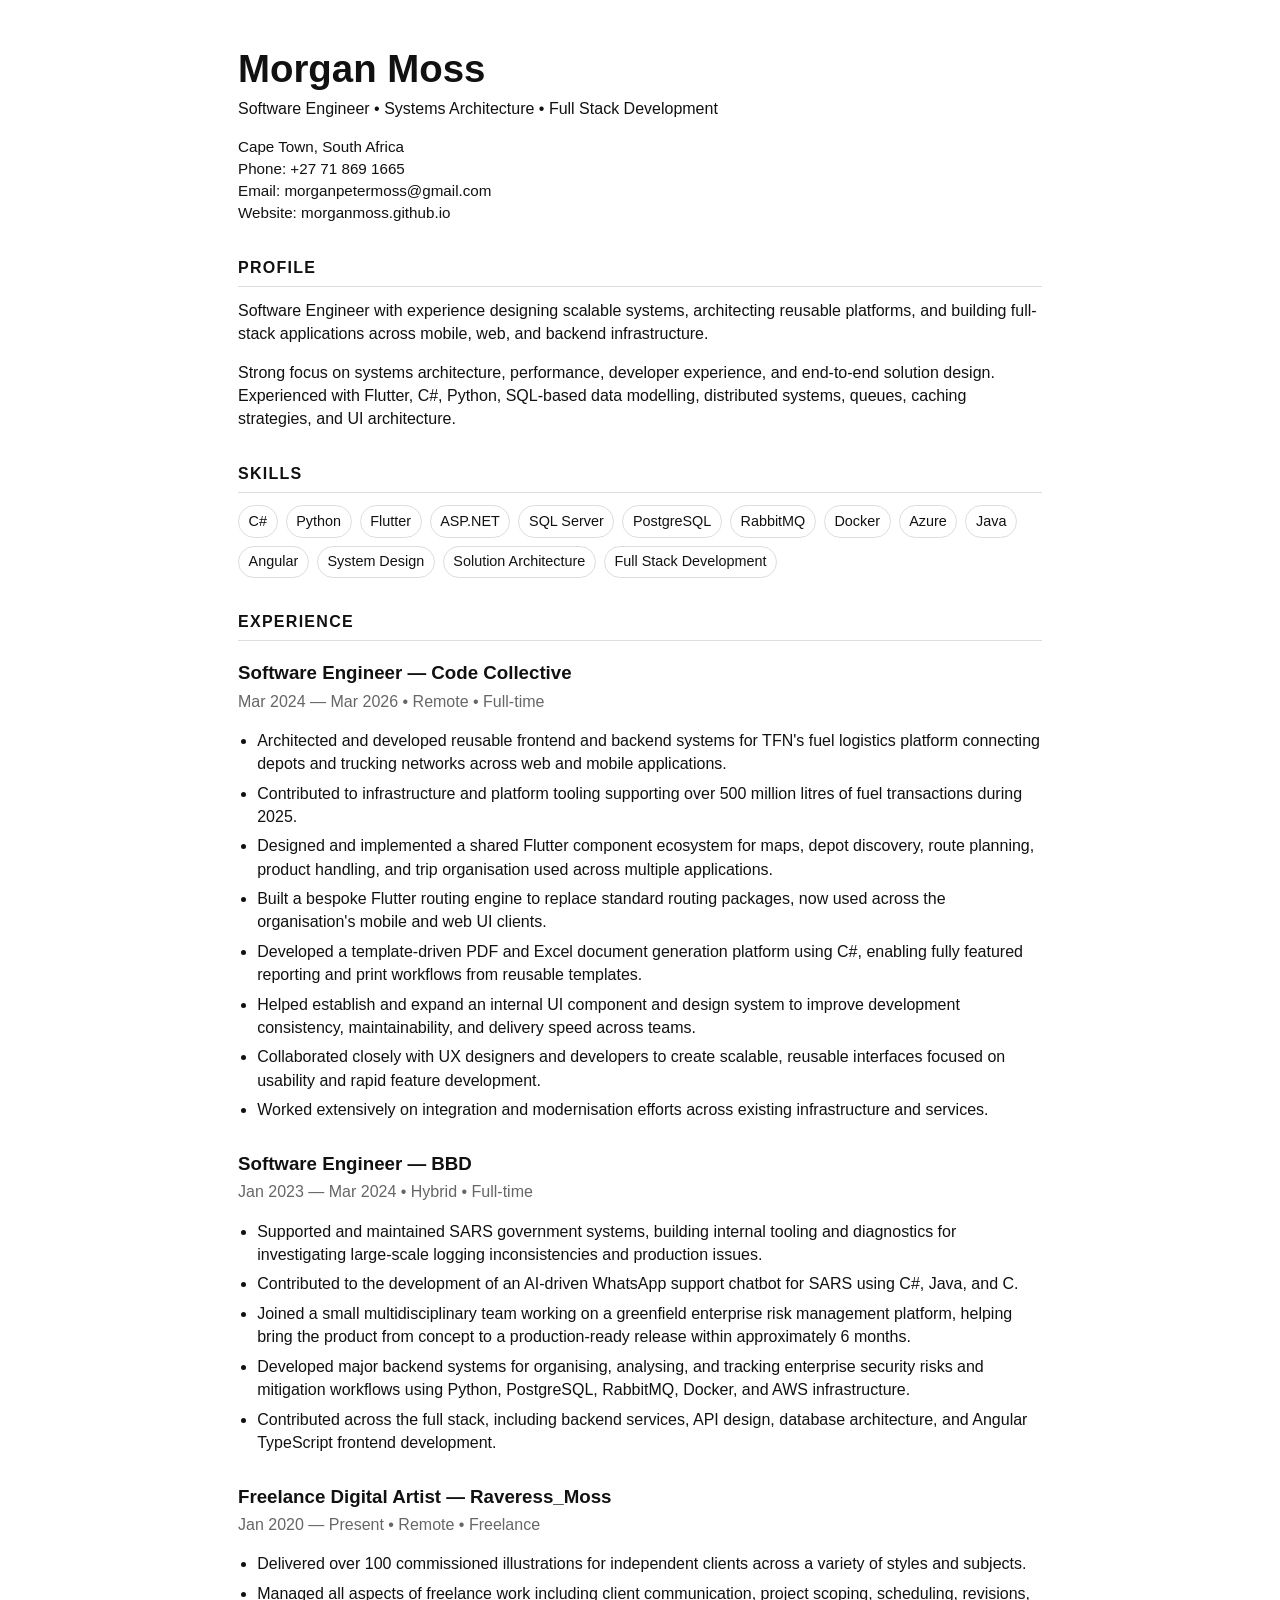
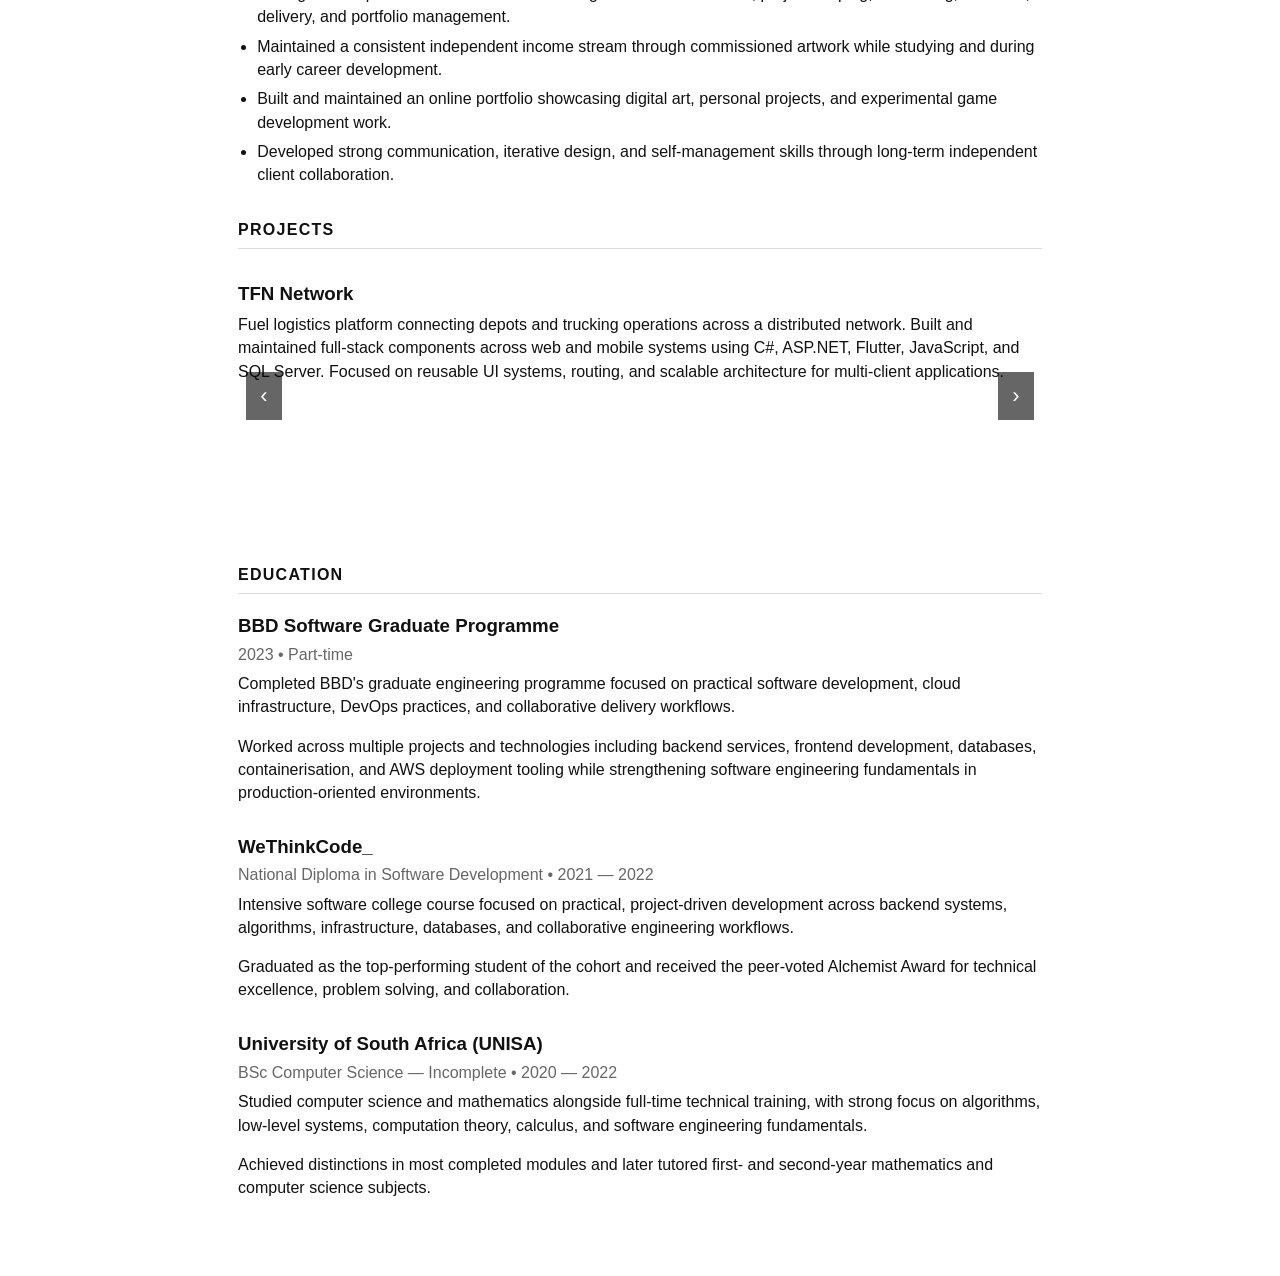
==== resume/index.html @ b50d1026 "Should be a better url" ====
<!DOCTYPE html>
<html lang="en">

<head>
    <meta charset="UTF-8" />
    <meta name="viewport" content="width=device-width, initial-scale=1.0" />

    <title>Morgan Moss - Software Engineer</title>
    <link rel="icon" type="image/png"
        href="https://lh3.googleusercontent.com/a/ACg8ocJGKX4sQb07XaBpGFejwERCykzbcAZyw0acsI6CBtVR8J9z_oN1=s360-c-no">
    <meta name="description"
        content="Software Engineer and Systems Architect with experience in Flutter, C#, Python, distributed systems, SQL, backend architecture, frontend development, UX collaboration, and scalable platforms." />

    <meta name="keywords" content="
  Morgan Moss,
  Software Engineer,
  Full Stack Engineer,
  Systems Architect,
  Backend Engineer,
  Frontend Engineer,
  Flutter,
  C#,
  ASP.NET,
  Python,
  PostgreSQL,
  SQL Server,
  RabbitMQ,
  Azure,
  Docker,
  Java,
  Angular,
  Distributed Systems,
  System Design,
  Solution Architecture,
  Remote Developer
  " />

    <style>
        .gallery {
            display: flex;
            overflow-x: auto;
            scroll-snap-type: x mandatory;
            height: 30vh;
        }

        .slide {
            flex: 0 0 100%;
            scroll-snap-align: start;
            position: relative;
        }

        /* iframe slides */
        iframe {
            width: 100%;
            height: 100%;
            border: 0;
        }

        /* image card slides */
        .card-link {
            display: block;
            width: 100%;
            height: 100%;
            position: relative;
            text-decoration: none;
            color: white;
            font-family: sans-serif;
        }

        .card-link img {
            width: 100%;
            height: 100%;
            object-fit: cover;
            object-position: top;
            display: block;
            filter: brightness(0.85);
        }

        /* “Click to open” label */
        .click-label {
            position: absolute;
            top: 16px;
            left: 16px;
            background: rgba(0, 0, 0, 0.65);
            padding: 6px 10px;
            border-radius: 6px;
            font-size: 13px;
            z-index: 2;
        }

        /* bottom title */
        .title {
            position: absolute;
            bottom: 16px;
            left: 16px;
            font-size: 18px;
            font-weight: 500;
            z-index: 2;
        }

        :root {
            --text: #111;
            --muted: #666;
            --border: #ddd;
            --accent: #000;
        }

        * {
            box-sizing: border-box;
        }

        body {
            font-family: Inter, Arial, Helvetica, sans-serif;
            color: var(--text);
            margin: 0;
            padding: 0;
            line-height: 1.45;
            background: white;
        }

        .page {
            max-width: 900px;
            margin: 0 auto;
            padding: 48px;
        }

        h1 {
            margin: 0;
            font-size: 2.4rem;
            line-height: 1.1;
        }

        h2 {
            margin-top: 2rem;
            margin-bottom: 0.75rem;
            font-size: 1rem;
            text-transform: uppercase;
            letter-spacing: 0.08em;
            border-bottom: 1px solid var(--border);
            padding-bottom: 0.4rem;
        }

        h3 {
            margin-bottom: 0.2rem;
        }

        p {
            margin-top: 0.4rem;
        }

        .muted {
            color: var(--muted);
        }

        .header {
            margin-bottom: 2rem;
        }

        .contact {
            margin-top: 0.75rem;
            font-size: 0.95rem;
        }

        .job {
            margin-bottom: 1.8rem;
        }

        ul {
            padding-left: 1.2rem;
        }

        li {
            margin-bottom: 0.4rem;
        }

        .skills {
            display: flex;
            flex-wrap: wrap;
            gap: 0.5rem;
        }

        .tag {
            border: 1px solid var(--border);
            padding: 0.3rem 0.6rem;
            border-radius: 999px;
            font-size: 0.9rem;
        }

        a {
            color: inherit;
            text-decoration: none;
        }

        .gallery-wrapper {
            position: relative;
        }

        .gallery {
            overflow: hidden;
            /* replace scroll bar behavior */
            display: flex;
        }

        .gallery-btn {
            position: absolute;
            top: 50%;
            transform: translateY(-50%);
            z-index: 5;
            background: rgba(0, 0, 0, 0.6);
            color: white;
            border: none;
            width: 36px;
            height: 48px;
            cursor: pointer;
            font-size: 22px;
            display: flex;
            align-items: center;
            justify-content: center;
        }

        .gallery-btn.left {
            left: 8px;
        }

        .gallery-btn.right {
            right: 8px;
        }

        .gallery-btn:hover {
            background: rgba(0, 0, 0, 0.8);
        }

        .slide {
            flex: 0 0 100%;
            display: flex;
            flex-direction: column;
        }

        /* text block */
        .slide-content {
            padding: 12px 16px;
            border-bottom: 1px solid var(--border);
            background: #fff;
        }

        .slide-content h3 {
            margin: 0;
            font-size: 14px;
            font-weight: 600;
        }

        .slide-content p {
            margin: 4px 0 0;
            font-size: 13px;
            color: var(--muted);
        }

        /* media fills remaining space */
        .slide-media,
        .card-link,
        iframe {
            flex: 1;
            width: 100%;
        }

        iframe {
            height: 100%;
            border: 0;
        }

        .card-link img {
            width: 100%;
            height: 100%;
            object-fit: cover;
            display: block;
        }

        @media print {
            body {
                font-size: 10.5pt;
                line-height: 1.25;
                color: #000;
                print-color-adjust: exact;
                -webkit-print-color-adjust: exact;
            }

            .page {
                padding: 12mm;
                max-width: none;
            }

            h1 {
                font-size: 22pt;
                margin-bottom: 4mm;
            }

            h2 {
                font-size: 10pt;
                margin-top: 10mm;
                padding-bottom: 2mm;
            }

            h3 {
                font-size: 11pt;
                margin-top: 10mm;
            }

            p {
                margin: 2mm 0;
            }

            ul {
                margin: 2mm 0;
                padding-left: 4mm;
            }

            li {
                margin-bottom: 1mm;
            }

            .job {
                margin-bottom: 6mm;
                break-inside: avoid;
                page-break-inside: avoid;
            }

            .header {
                margin-bottom: 6mm;
            }

            /* Prevent awkward splits */
            article {
                break-inside: avoid;
                page-break-inside: avoid;
            }

            /* Skills compact layout for print */
            .skills {
                gap: 2mm;
            }

            .tag {
                font-size: 8.5pt;
                padding: 1mm 2mm;
            }

            a {
                color: #000;
                text-decoration: none;
            }

            @page {
                margin: 10mm;
            }

            #projects {
                display: none !important;
            }
        }
    </style>
</head>

<body>
    <main class="page">

        <header class="header">
            <h1>Morgan Moss</h1>

            <p>
                Software Engineer • Systems Architecture • Full Stack Development
            </p>

            <div class="contact">
                <div>Cape Town, South Africa</div>
                <div>Phone: +27 71 869 1665</div>
                <div>Email: morganpetermoss@gmail.com</div>
                <div>Website:
                    <a href="https://morganmoss.github.io/">
                        morganmoss.github.io
                    </a>
                </div>
            </div>
        </header>

        <section>
            <h2>Profile</h2>

            <p>
                Software Engineer with experience designing scalable systems,
                architecting reusable platforms, and building full-stack applications
                across mobile, web, and backend infrastructure.
            </p>

            <p>
                Strong focus on systems architecture, performance, developer
                experience, and end-to-end solution design. Experienced with Flutter,
                C#, Python, SQL-based data modelling, distributed systems, queues,
                caching strategies, and UI architecture.
            </p>
        </section>

        <section>
            <h2>Skills</h2>

            <div class="skills">
                <span class="tag">C#</span>
                <span class="tag">Python</span>
                <span class="tag">Flutter</span>
                <span class="tag">ASP.NET</span>
                <span class="tag">SQL Server</span>
                <span class="tag">PostgreSQL</span>
                <span class="tag">RabbitMQ</span>
                <span class="tag">Docker</span>
                <span class="tag">Azure</span>
                <span class="tag">Java</span>
                <span class="tag">Angular</span>
                <span class="tag">System Design</span>
                <span class="tag">Solution Architecture</span>
                <span class="tag">Full Stack Development</span>
            </div>
        </section>

        <section>
            <h2>Experience</h2>
            <article class="job">
                <h3>Software Engineer — Code Collective</h3>
                <div class="muted"> Mar 2024 — Mar 2026 • Remote • Full-time </div>
                <ul>
                    <li> Architected and developed reusable frontend and backend systems for TFN's fuel logistics
                        platform connecting depots and trucking networks across web and mobile applications. </li>
                    <li> Contributed to infrastructure and platform tooling supporting over 500 million litres of fuel
                        transactions during 2025. </li>
                    <li> Designed and implemented a shared Flutter component ecosystem for maps, depot discovery, route
                        planning, product handling, and trip organisation used across multiple applications. </li>
                    <li> Built a bespoke Flutter routing engine to replace standard routing packages, now used across
                        the organisation's mobile and web UI clients. </li>
                    <li> Developed a template-driven PDF and Excel document generation platform using C#, enabling fully
                        featured reporting and print workflows from reusable templates. </li>
                    <li> Helped establish and expand an internal UI component and design system to improve development
                        consistency, maintainability, and delivery speed across teams. </li>
                    <li> Collaborated closely with UX designers and developers to create scalable, reusable interfaces
                        focused on usability and rapid feature development. </li>
                    <li> Worked extensively on integration and modernisation efforts across existing infrastructure and
                        services. </li>
                </ul>
            </article>
            <article class="job">
                <h3>Software Engineer — BBD</h3>
                <div class="muted"> Jan 2023 — Mar 2024 • Hybrid • Full-time </div>
                <ul>
                    <li> Supported and maintained SARS government systems, building internal tooling and diagnostics for
                        investigating large-scale logging inconsistencies and production issues. </li>
                    <li> Contributed to the development of an AI-driven WhatsApp support chatbot for SARS using C#,
                        Java, and C. </li>

                    <li>
                        Joined a small multidisciplinary team working on a greenfield enterprise
                        risk management platform, helping bring the product from concept to a
                        production-ready release within approximately 6 months.
                    </li>

                    <li>
                        Developed major backend systems for organising, analysing, and tracking
                        enterprise security risks and mitigation workflows using Python,
                        PostgreSQL, RabbitMQ, Docker, and AWS infrastructure.
                    </li>

                    <li>
                        Contributed across the full stack, including backend services, API design,
                        database architecture, and Angular TypeScript frontend development.
                    </li>


                </ul>
            </article>
            <article class="job">
                <h3>Freelance Digital Artist — Raveress_Moss</h3>
                <div class="muted"> Jan 2020 — Present • Remote • Freelance </div>
                <ul>
                    <li> Delivered over 100 commissioned illustrations for independent clients across a variety of
                        styles and subjects. </li>
                    <li> Managed all aspects of freelance work including client communication, project scoping,
                        scheduling, revisions, delivery, and portfolio management. </li>
                    <li> Maintained a consistent independent income stream through commissioned artwork while studying
                        and during early career development. </li>
                    <li> Built and maintained an online portfolio showcasing digital art, personal projects, and
                        experimental game development work. </li>
                    <li> Developed strong communication, iterative design, and self-management skills through long-term
                        independent client collaboration. </li>
                </ul>
            </article>
        </section>

        <section id="projects">
            <h2>Projects</h2>

            <div class="gallery-wrapper">
                <button class="gallery-btn left" aria-label="Previous project">‹</button>

                <div class="gallery">

                    <section class="slide">
                        <div class="slide-caption">
                            <h3>TFN Network</h3>
                            <p>
                                Fuel logistics platform connecting depots and trucking operations across a distributed
                                network.
                                Built and maintained full-stack components across web and mobile systems using C#,
                                ASP.NET,
                                Flutter, JavaScript, and SQL Server. Focused on reusable UI systems, routing, and
                                scalable
                                architecture for multi-client applications.
                            </p>
                        </div>
                        <iframe src="https://tfn.co.za/our-network/"></iframe>
                    </section>

                    <section class="slide">
                        <div class="slide-caption">
                            <h3>SecurityHQ Risk Platform</h3>
                            <p>
                                Enterprise risk management system for tracking and mitigating security risks across
                                organisations. Worked on backend services using Python, PostgreSQL, RabbitMQ, Docker,
                                and AWS,
                                and contributed to Angular TypeScript frontend components. Helped design workflows for
                                risk
                                analysis, assignment, and mitigation tracking in a greenfield system.
                            </p>
                        </div>

                        <a class="card-link" href="https://www.securityhq.com/risk-management-analytics-platform/"
                            target="_blank">
                            <div class="click-label">Click to open</div>

                            <img src="https://morganmoss.github.io/screenshots/sechq.png"
                                alt="SecurityHQ platform preview" />

                            <div class="title">SecurityHQ</div>
                        </a>
                    </section>

                    <section class="slide">
                        <div class="slide-caption">
                            <h3>Personal Portfolio</h3>
                            <p>
                                Digital art portfolio showcasing illustration work, commissions, and experimental visual
                                projects.
                                Built and maintained as a central showcase for freelance artwork across multiple styles
                                and client
                                briefs.
                            </p>
                        </div>

                        <iframe src="https://morganmoss.github.io/"></iframe>
                    </section>

                    <section class="slide">
                        <div class="slide-caption">
                            <h3>Untitled Crow Game</h3>
                            <p>
                                Indie game jam project built in Python. Developed core gameplay mechanics, asset
                                integration,
                                and simple game loop systems. Focused on experimental design, iteration speed, and
                                lightweight
                                architecture for rapid prototyping.
                            </p>
                        </div>

                        <a class="card-link" href="https://skeleeton.itch.io/untitled-crow-game" target="_blank">
                            <div class="click-label">Click to open</div>

                            <img src="https://morganmoss.github.io/screenshots/crowgame.png"
                                alt="Untitled Crow Game preview" />

                            <div class="title">Untitled Crow Game</div>
                        </a>
                    </section>

                    <section class="slide">
                        <div class="slide-caption">
                            <h3>SARS eFiling</h3>
                            <p>
                                Large-scale government tax filing platform supporting production systems and backend
                                tooling.
                                Worked with C#, Java, and C across UI and backend components. Focused on debugging
                                large-scale
                                log systems, data inconsistency tracing, and building internal tooling for system
                                diagnostics.
                            </p>
                        </div>

                        <a class="card-link" href="https://secure.sarsefiling.co.za/landing" target="_blank">
                            <div class="click-label">Click to open</div>

                            <img src="https://morganmoss.github.io/screenshots/sars.png" alt="SARS eFiling preview" />

                            <div class="title">SARS eFiling</div>
                        </a>
                    </section>

                    <section class="slide">
                        <div class="slide-caption">
                            <h3>SARS WhatsApp Integration</h3>
                            <p>
                                AI-assisted WhatsApp support bot for SARS enabling automated user interaction and query
                                handling. Built using C#, Java, and C with integration into existing backend systems.
                                Focused on service design, provider selection, and workflow automation for
                                messaging-based
                                support channels.
                            </p>
                        </div>

                        <a class="card-link"
                            href="https://www.sars.gov.za/latest-news/sars-launched-a-self-service-whatsapp-channel/"
                            target="_blank">

                            <div class="click-label">Click to open</div>

                            <img src="https://morganmoss.github.io/screenshots/sarswhatsapp.png"
                                alt="SARS Whatsapp preview" />

                            <div class="title">SARS WhatsApp</div>

                        </a>
                    </section>

                </div>

                <button class="gallery-btn right" aria-label="Next project">›</button>
            </div>
        </section>


        <section>
            <h2>Education</h2>
            <article class="job">
                <h3>BBD Software Graduate Programme</h3>
                <div class="muted"> 2023 • Part-time </div>
                <p> Completed BBD's graduate engineering programme focused on practical software development, cloud
                    infrastructure, DevOps practices, and collaborative delivery workflows. </p>
                <p> Worked across multiple projects and technologies including backend services, frontend development,
                    databases, containerisation, and AWS deployment tooling while strengthening software engineering
                    fundamentals in production-oriented environments. </p>
            </article>
            <article class="job">
                <h3>WeThinkCode_</h3>

                <div class="muted">
                    National Diploma in Software Development • 2021 — 2022
                </div>

                <p>
                    Intensive software college course focused on practical,
                    project-driven development across backend systems, algorithms,
                    infrastructure, databases, and collaborative engineering workflows.
                </p>

                <p>
                    Graduated as the top-performing student of the cohort and received the
                    peer-voted Alchemist Award for technical excellence, problem solving,
                    and collaboration.
                </p>
            </article>

            <article class="job">
                <h3>University of South Africa (UNISA)</h3>

                <div class="muted">
                    BSc Computer Science — Incomplete • 2020 — 2022
                </div>

                <p>
                    Studied computer science and mathematics alongside full-time technical
                    training, with strong focus on algorithms, low-level systems,
                    computation theory, calculus, and software engineering fundamentals.
                </p>

                <p>
                    Achieved distinctions in most completed modules and later tutored
                    first- and second-year mathematics and computer science subjects.
                </p>
            </article>
        </section>

    </main>
</body>

<script>
    const gallery = document.querySelector('.gallery');
    const slides = document.querySelectorAll('.slide');

    let index = 0;

    function update() {
        const width = gallery.clientWidth;
        gallery.scrollTo({
            left: width * index,
            behavior: 'smooth'
        });
    }

    document.querySelector('.gallery-btn.left').addEventListener('click', () => {
        index = Math.max(0, index - 1);
        update();
    });

    document.querySelector('.gallery-btn.right').addEventListener('click', () => {
        index = Math.min(slides.length - 1, index + 1);
        update();
    });

    window.addEventListener('resize', update);
</script>

<script type="application/ld+json">
{
  "@context": "https://schema.org",
  "@type": "Person",
  "name": "Morgan Moss",
  "url": "https://morganmoss.github.io/",
  "jobTitle": [
    "Software Engineer",
    "Systems Architect",
    "Full Stack Engineer"
  ],
  "address": {
    "@type": "PostalAddress",
    "addressLocality": "Cape Town",
    "addressCountry": "ZA"
  },
  "worksFor": [
    {
      "@type": "Organization",
      "name": "Code Collective"
    }
  ],
  "alumniOf": [
    {
      "@type": "EducationalOrganization",
      "name": "WeThinkCode_"
    },
    {
      "@type": "EducationalOrganization",
      "name": "University of South Africa"
    }
  ],
  "knowsAbout": [
    "Systems Architecture",
    "Distributed Systems",
    "Backend Engineering",
    "Full Stack Development",
    "Solution Architecture",
    "C#",
    ".NET",
    "ASP.NET",
    "Python",
    "Java",
    "Flutter",
    "Angular",
    "JavaScript",
    "TypeScript",
    "SQL Server",
    "PostgreSQL",
    "RabbitMQ",
    "Docker",
    "Azure",
    "API Design",
    "Data Modelling",
    "Performance Optimisation",
    "UI Component Systems",
    "Routing Systems"
  ],
  "hasOccupation": {
    "@type": "Occupation",
    "name": "Software Engineer",
    "occupationLocation": {
      "@type": "City",
      "name": "Cape Town"
    },
    "skills": [
      "Backend Development",
      "System Design",
      "Cloud Infrastructure",
      "Frontend Development"
    ]
  }
}
</script>

</html>
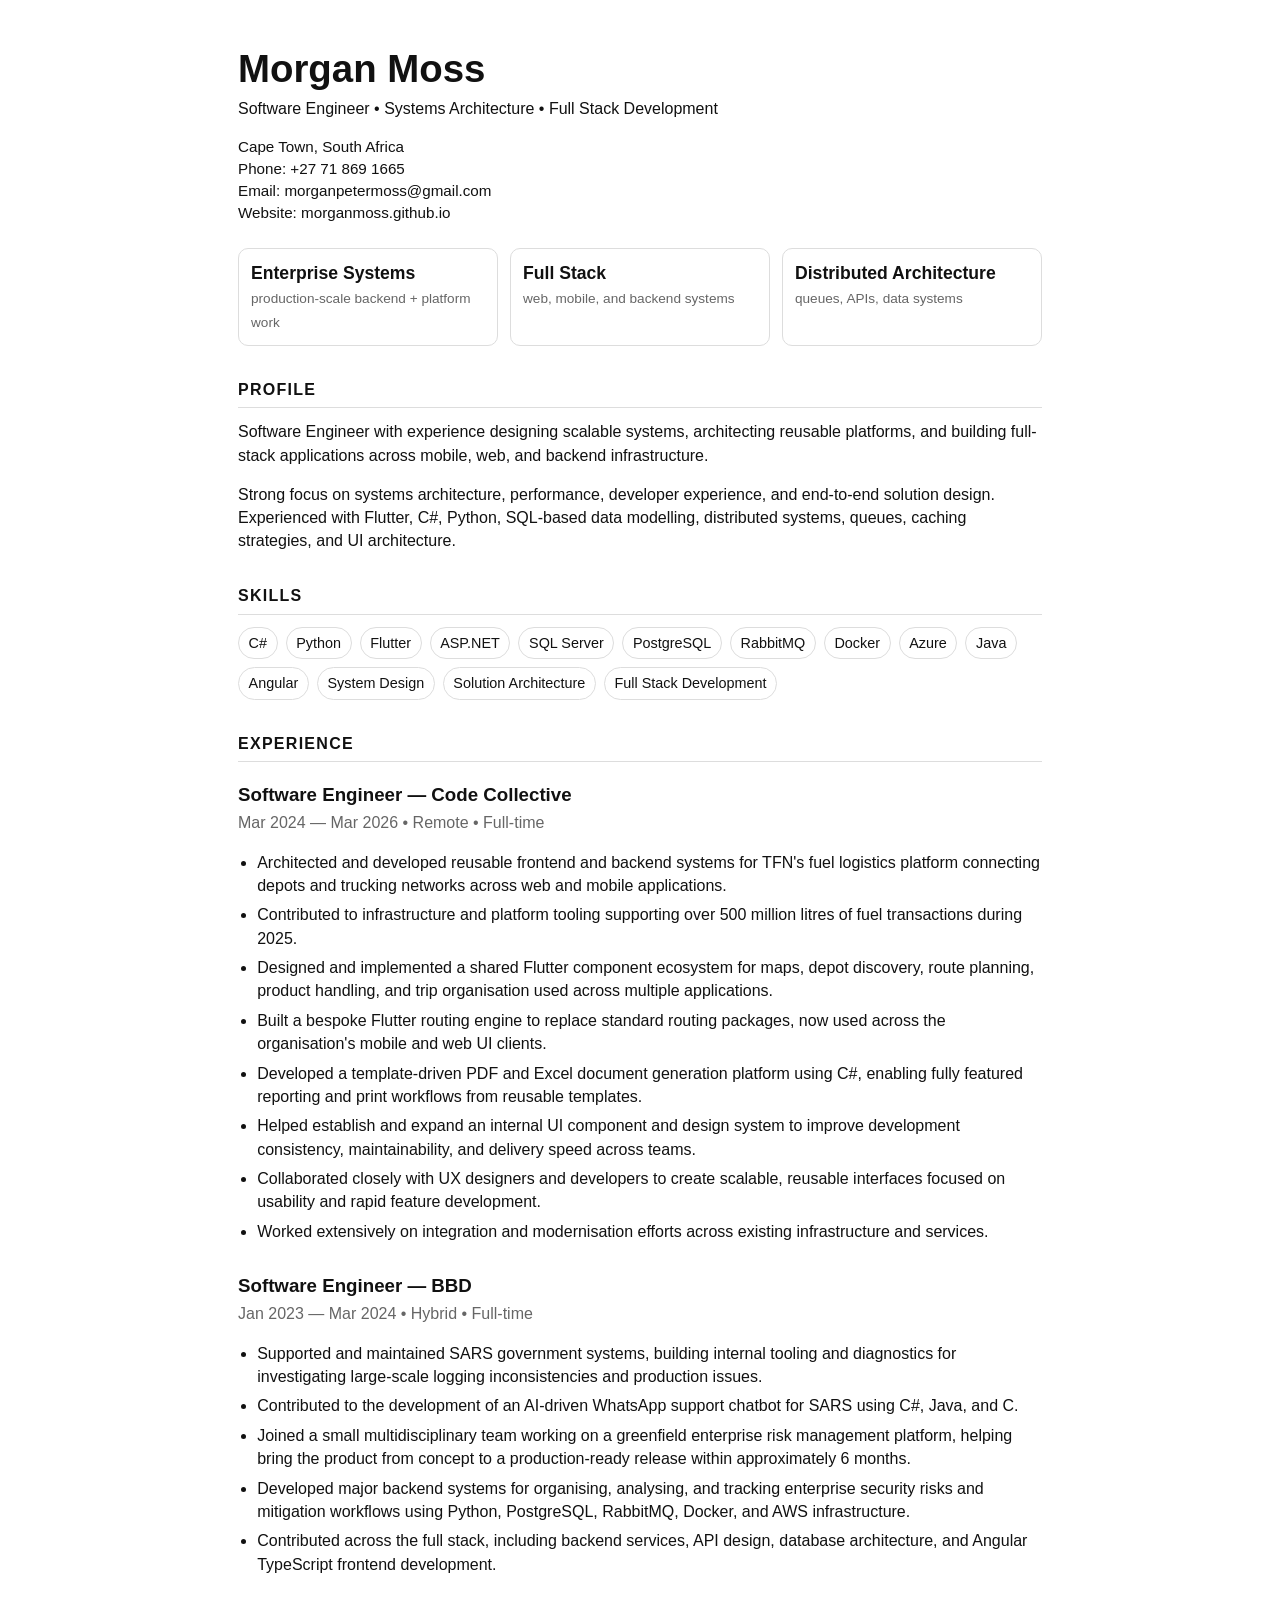
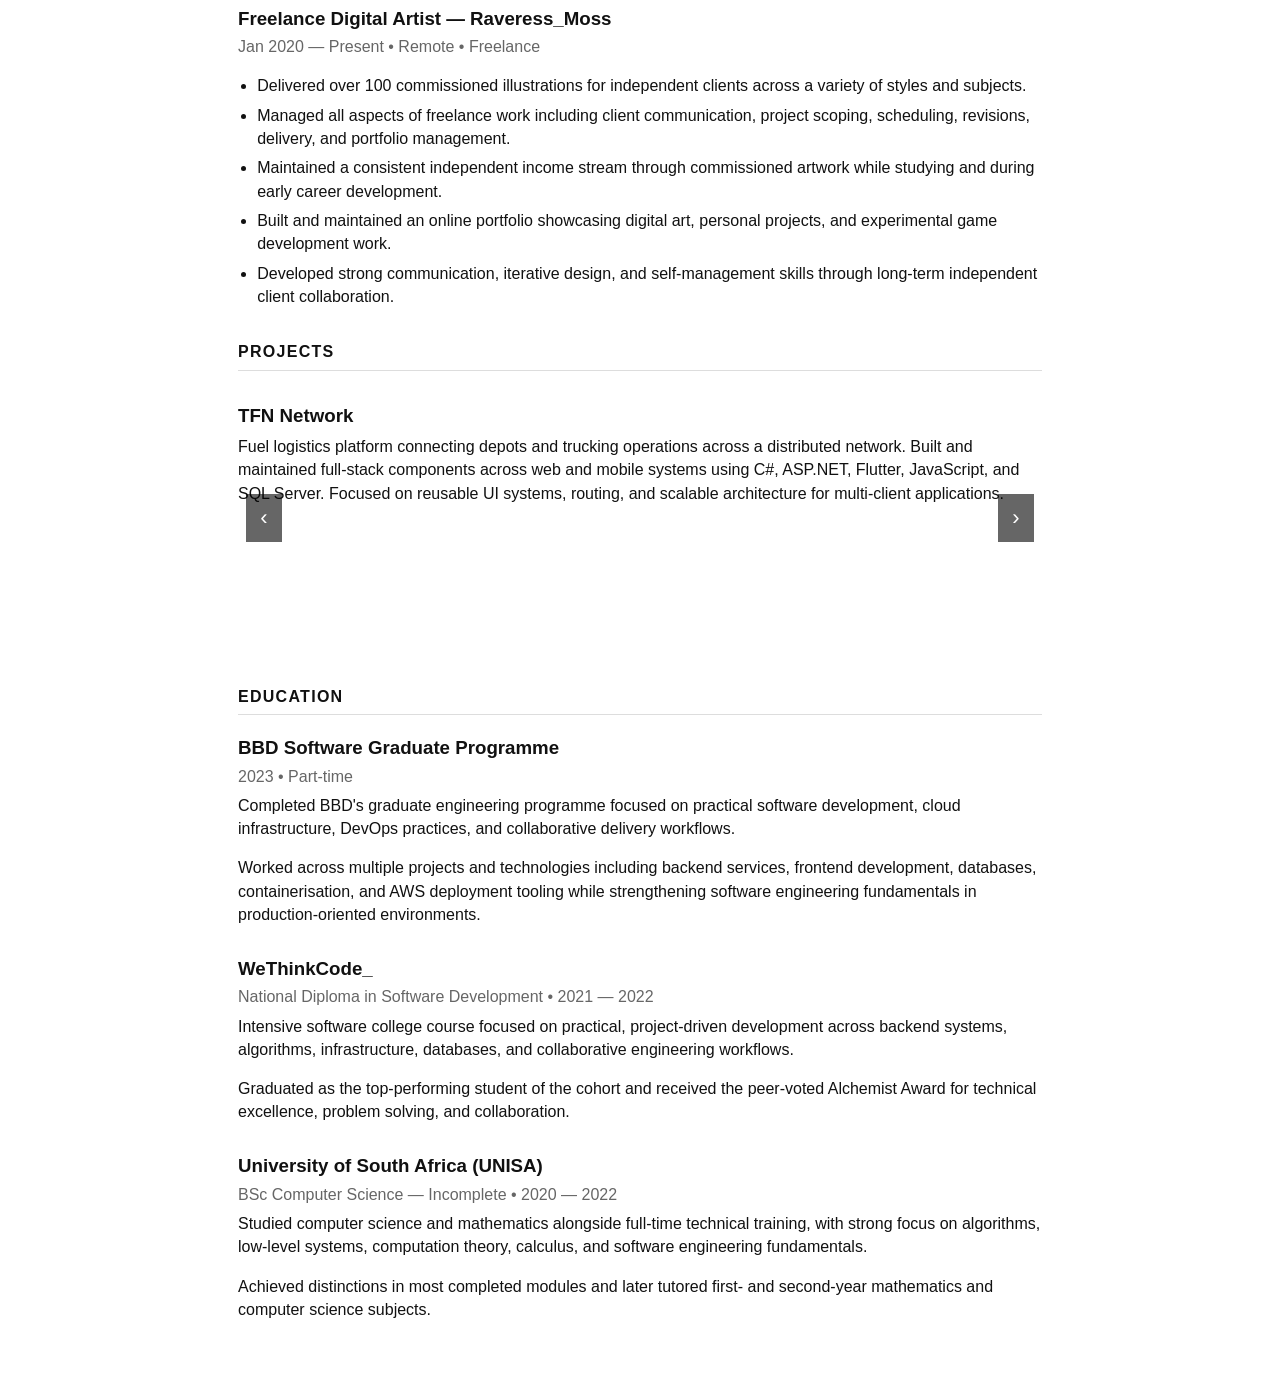
==== commit 8d83e420: "Impact Section" ====
--- a/resume/index.html
+++ b/resume/index.html
@@ -173,6 +173,8 @@
             margin-bottom: 0.4rem;
         }
 
+        /* ---------------- SKILLS ---------------- */
+
         .skills {
             display: flex;
             flex-wrap: wrap;
@@ -191,6 +193,7 @@
             text-decoration: none;
         }
 
+        /* ---------------- GALLERY ---------------- */
         .gallery-wrapper {
             position: relative;
         }
@@ -275,6 +278,43 @@
             display: block;
         }
 
+        /* ---------------- HEADER ---------------- */
+
+        .header {
+            margin-bottom: 1.5rem;
+        }
+
+        .contact {
+            margin-top: 0.8rem;
+            font-size: 0.95rem;
+        }
+
+        /* ---------------- IMPACT STRIP ---------------- */
+
+        .impact {
+            display: grid;
+            grid-template-columns: repeat(3, 1fr);
+            gap: 12px;
+            margin: 18px 0 28px;
+        }
+
+        .impact div {
+            border: 1px solid var(--border);
+            padding: 12px;
+            border-radius: 10px;
+        }
+
+        .impact strong {
+            display: block;
+            font-size: 1.1rem;
+        }
+
+        .impact span {
+            font-size: 0.85rem;
+            color: var(--muted);
+        }
+
+        /* ---------------- PRINT ---------------- */
         @media print {
             body {
                 font-size: 10.5pt;
@@ -381,7 +421,20 @@
                 </div>
             </div>
         </header>
-
+        <section class="impact">
+            <div>
+                <strong>Enterprise Systems</strong>
+                <span>production-scale backend + platform work</span>
+            </div>
+            <div>
+                <strong>Full Stack</strong>
+                <span>web, mobile, and backend systems</span>
+            </div>
+            <div>
+                <strong>Distributed Architecture</strong>
+                <span>queues, APIs, data systems</span>
+            </div>
+        </section>
         <section>
             <h2>Profile</h2>
 
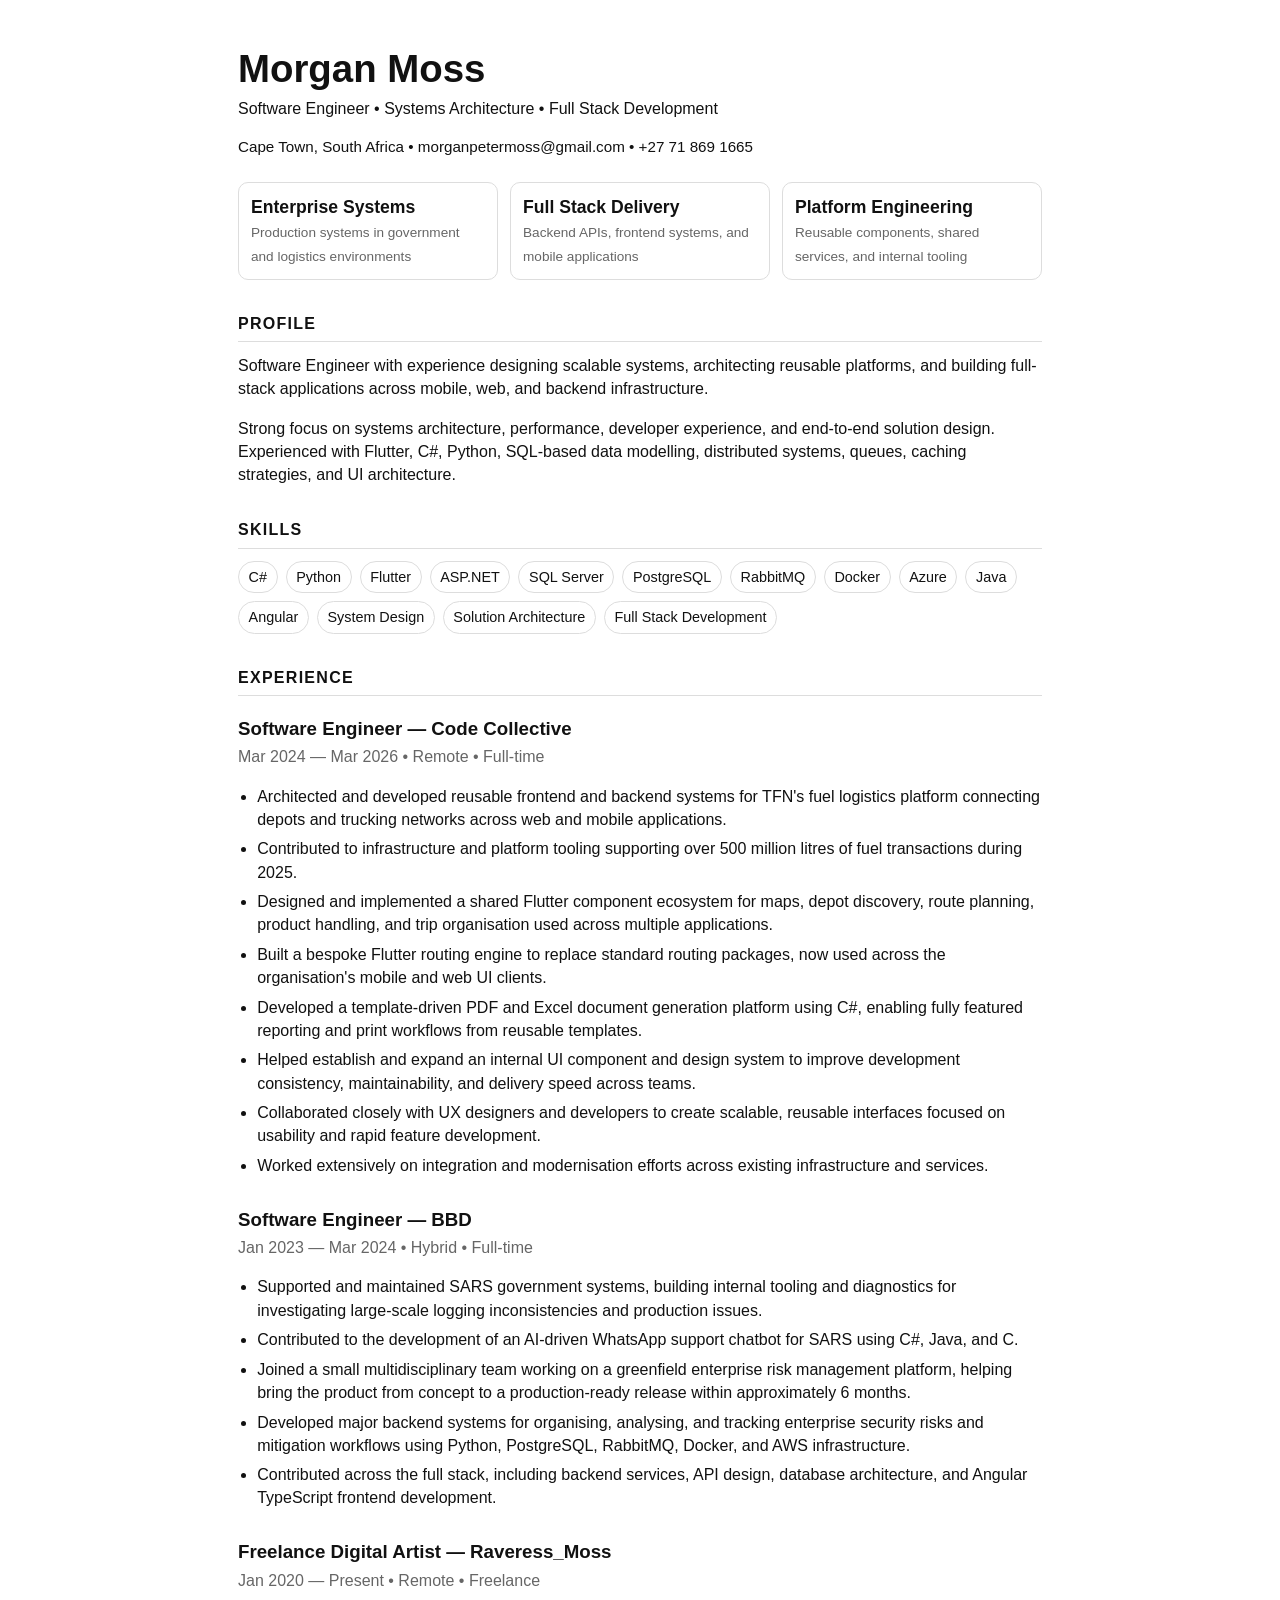
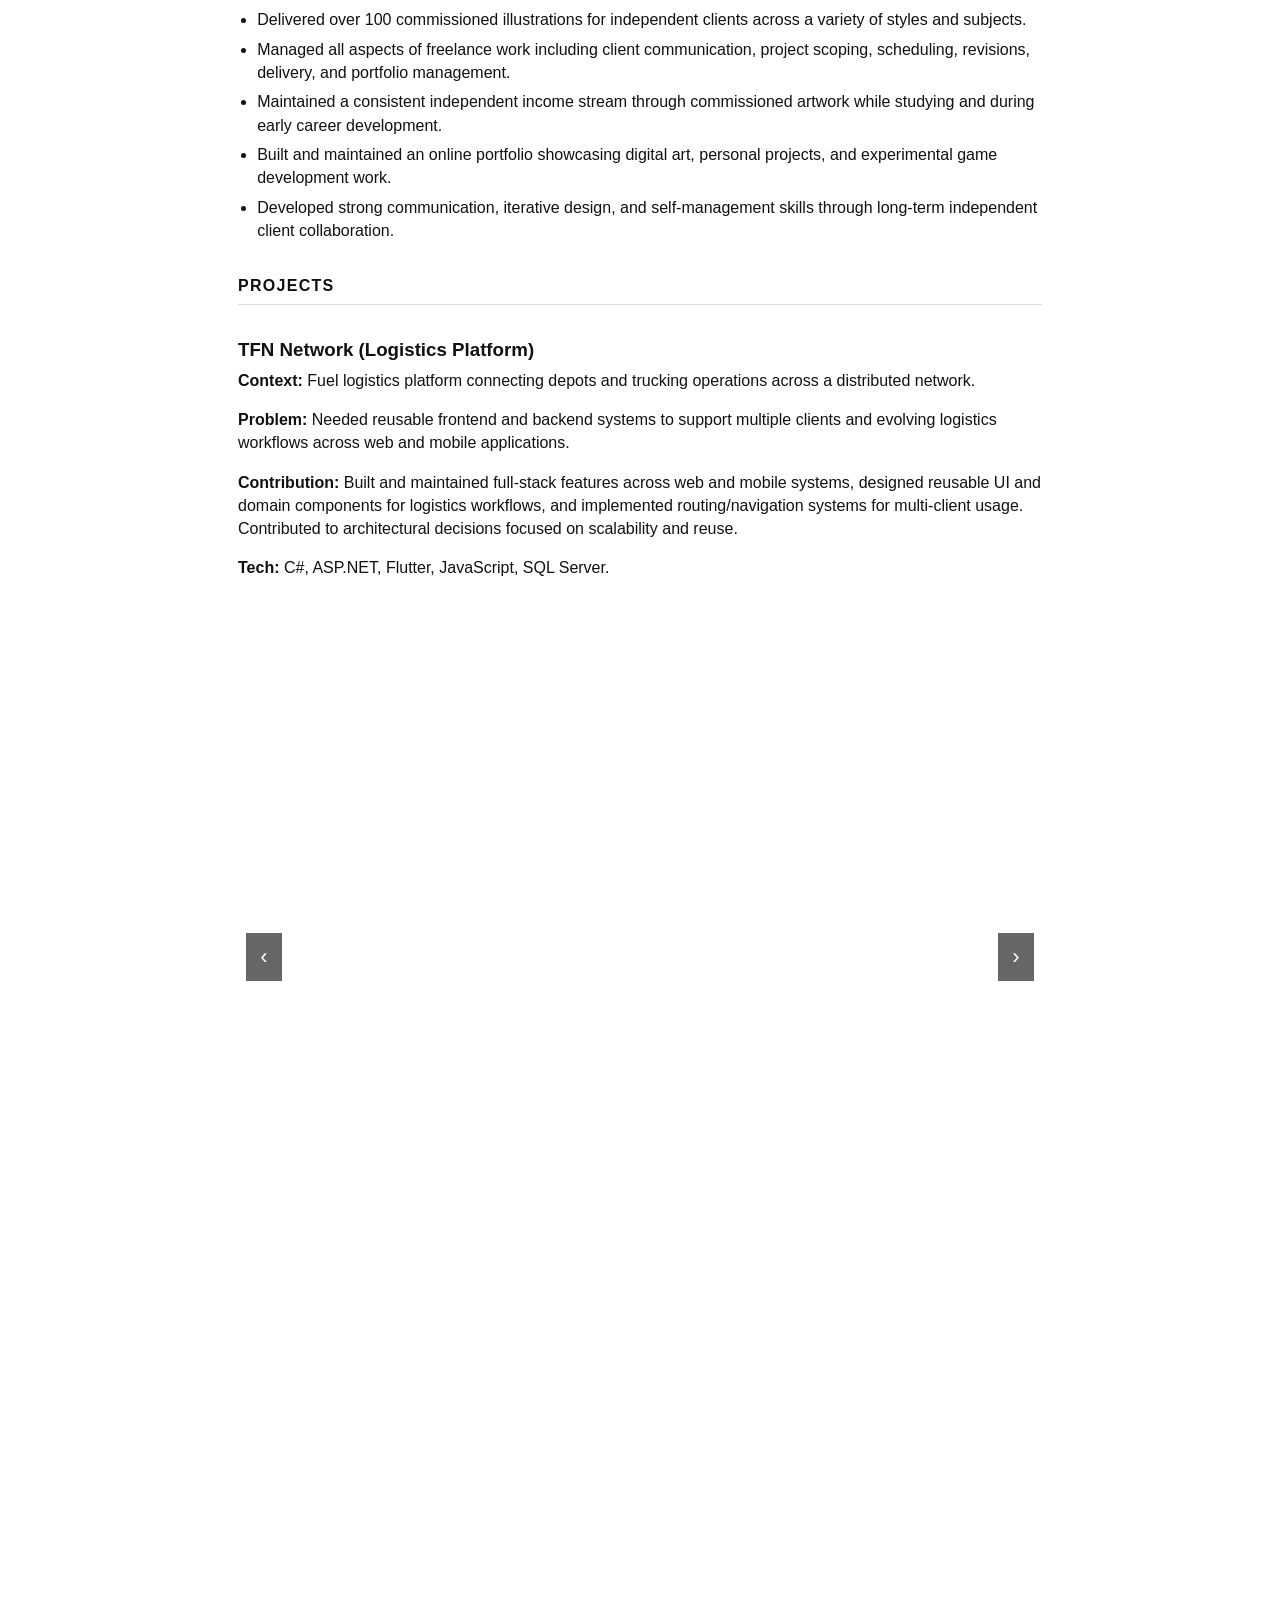
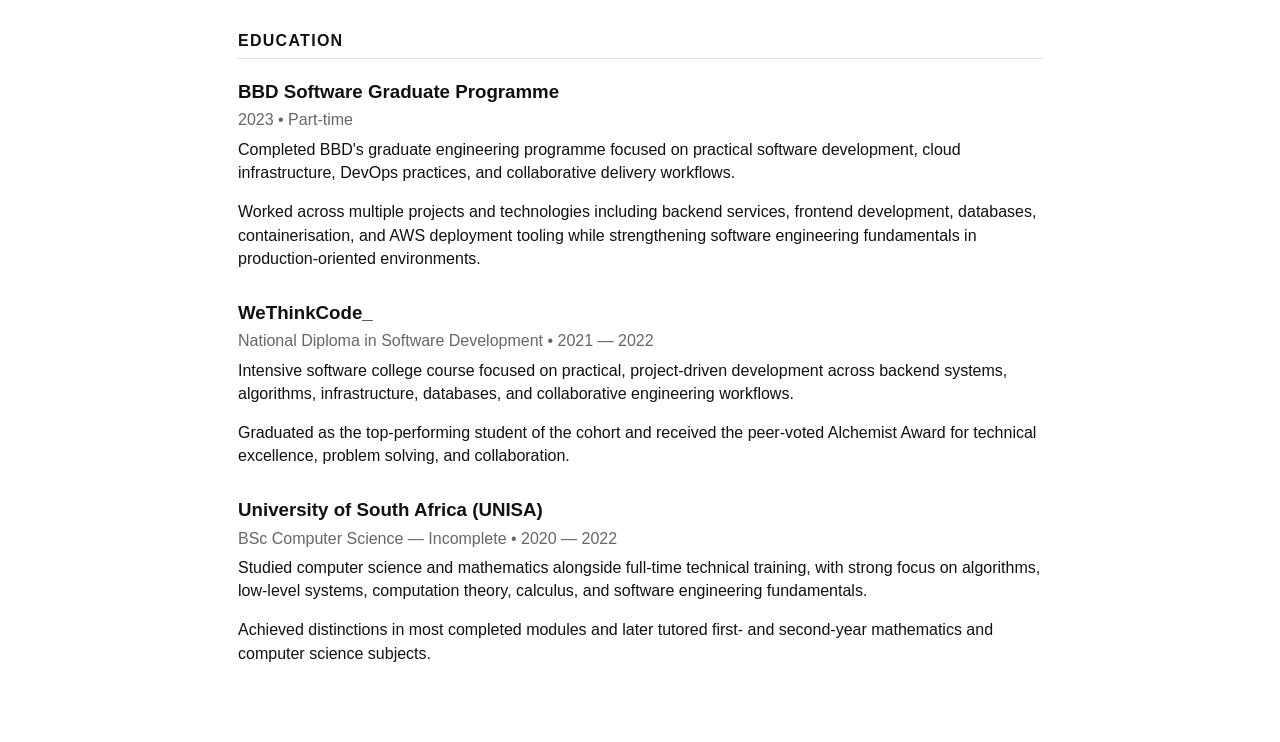
==== commit 609cd61d: "Reworded Impact and changed projects to case studies" ====
--- a/resume/index.html
+++ b/resume/index.html
@@ -40,7 +40,7 @@
             display: flex;
             overflow-x: auto;
             scroll-snap-type: x mandatory;
-            height: 30vh;
+            height: 80rem;
         }
 
         .slide {
@@ -405,34 +405,25 @@
 
         <header class="header">
             <h1>Morgan Moss</h1>
-
-            <p>
-                Software Engineer • Systems Architecture • Full Stack Development
-            </p>
+            <p>Software Engineer • Systems Architecture • Full Stack Development</p>
 
             <div class="contact">
-                <div>Cape Town, South Africa</div>
-                <div>Phone: +27 71 869 1665</div>
-                <div>Email: morganpetermoss@gmail.com</div>
-                <div>Website:
-                    <a href="https://morganmoss.github.io/">
-                        morganmoss.github.io
-                    </a>
-                </div>
+                Cape Town, South Africa • morganpetermoss@gmail.com • +27 71 869 1665
             </div>
         </header>
+
         <section class="impact">
             <div>
                 <strong>Enterprise Systems</strong>
-                <span>production-scale backend + platform work</span>
+                <span>Production systems in government and logistics environments</span>
             </div>
             <div>
-                <strong>Full Stack</strong>
-                <span>web, mobile, and backend systems</span>
+                <strong>Full Stack Delivery</strong>
+                <span>Backend APIs, frontend systems, and mobile applications</span>
             </div>
             <div>
-                <strong>Distributed Architecture</strong>
-                <span>queues, APIs, data systems</span>
+                <strong>Platform Engineering</strong>
+                <span>Reusable components, shared services, and internal tooling</span>
             </div>
         </section>
         <section>
@@ -543,7 +534,6 @@
                 </ul>
             </article>
         </section>
-
         <section id="projects">
             <h2>Projects</h2>
 
@@ -552,114 +542,164 @@
 
                 <div class="gallery">
 
+                    <!-- TFN NETWORK -->
                     <section class="slide">
                         <div class="slide-caption">
-                            <h3>TFN Network</h3>
-                            <p>
-                                Fuel logistics platform connecting depots and trucking operations across a distributed
-                                network.
-                                Built and maintained full-stack components across web and mobile systems using C#,
-                                ASP.NET,
-                                Flutter, JavaScript, and SQL Server. Focused on reusable UI systems, routing, and
-                                scalable
-                                architecture for multi-client applications.
+                            <h3>TFN Network (Logistics Platform)</h3>
+                            <p>
+                                <strong>Context:</strong> Fuel logistics platform connecting depots and trucking
+                                operations across a distributed network.
+                            </p>
+                            <p>
+                                <strong>Problem:</strong> Needed reusable frontend and backend systems to support
+                                multiple clients and evolving logistics workflows across web and mobile applications.
+                            </p>
+                            <p>
+                                <strong>Contribution:</strong> Built and maintained full-stack features across web and
+                                mobile systems, designed reusable UI and domain components for logistics workflows, and
+                                implemented routing/navigation systems for multi-client usage. Contributed to
+                                architectural decisions focused on scalability and reuse.
+                            </p>
+                            <p>
+                                <strong>Tech:</strong> C#, ASP.NET, Flutter, JavaScript, SQL Server.
                             </p>
                         </div>
                         <iframe src="https://tfn.co.za/our-network/"></iframe>
                     </section>
 
+                    <!-- SECURITYHQ -->
                     <section class="slide">
                         <div class="slide-caption">
-                            <h3>SecurityHQ Risk Platform</h3>
-                            <p>
-                                Enterprise risk management system for tracking and mitigating security risks across
-                                organisations. Worked on backend services using Python, PostgreSQL, RabbitMQ, Docker,
-                                and AWS,
-                                and contributed to Angular TypeScript frontend components. Helped design workflows for
-                                risk
-                                analysis, assignment, and mitigation tracking in a greenfield system.
+                            <h3>SecurityHQ Risk Platform (Enterprise System)</h3>
+                            <p>
+                                <strong>Context:</strong> Greenfield enterprise risk management system for tracking and
+                                mitigating organisational security risks.
+                            </p>
+                            <p>
+                                <strong>Problem:</strong> Required structured workflows for risk creation, assignment,
+                                tracking, and mitigation across enterprise environments.
+                            </p>
+                            <p>
+                                <strong>Contribution:</strong> Developed backend services for risk workflows,
+                                contributed to Angular frontend components, and helped design system flows for risk
+                                lifecycle management. Worked across event-driven backend processes and integration
+                                layers.
+                            </p>
+                            <p>
+                                <strong>Tech:</strong> Python, PostgreSQL, RabbitMQ, Docker, AWS, Angular.
                             </p>
                         </div>
 
                         <a class="card-link" href="https://www.securityhq.com/risk-management-analytics-platform/"
                             target="_blank">
                             <div class="click-label">Click to open</div>
-
                             <img src="https://morganmoss.github.io/screenshots/sechq.png"
                                 alt="SecurityHQ platform preview" />
-
                             <div class="title">SecurityHQ</div>
                         </a>
                     </section>
 
+                    <!-- PERSONAL PORTFOLIO -->
                     <section class="slide">
                         <div class="slide-caption">
-                            <h3>Personal Portfolio</h3>
-                            <p>
-                                Digital art portfolio showcasing illustration work, commissions, and experimental visual
-                                projects.
-                                Built and maintained as a central showcase for freelance artwork across multiple styles
-                                and client
-                                briefs.
+                            <h3>Personal Portfolio (Digital Art Platform)</h3>
+                            <p>
+                                <strong>Context:</strong> Central portfolio for digital illustration, commissions, and
+                                experimental visual work.
+                            </p>
+                            <p>
+                                <strong>Problem:</strong> Needed a unified platform to present diverse artwork styles
+                                and manage freelance visibility.
+                            </p>
+                            <p>
+                                <strong>Contribution:</strong> Designed and maintained portfolio structure, managed
+                                client-facing presentation of commissioned work, and iterated on layout for clarity and
+                                usability.
+                            </p>
+                            <p>
+                                <strong>Tech:</strong> Web-based static portfolio and UI iteration.
                             </p>
                         </div>
 
                         <iframe src="https://morganmoss.github.io/"></iframe>
                     </section>
 
+                    <!-- CROW GAME -->
                     <section class="slide">
                         <div class="slide-caption">
-                            <h3>Untitled Crow Game</h3>
-                            <p>
-                                Indie game jam project built in Python. Developed core gameplay mechanics, asset
-                                integration,
-                                and simple game loop systems. Focused on experimental design, iteration speed, and
-                                lightweight
-                                architecture for rapid prototyping.
+                            <h3>Untitled Crow Game (Game Jam Project)</h3>
+                            <p>
+                                <strong>Context:</strong> Experimental indie game developed during a game jam.
+                            </p>
+                            <p>
+                                <strong>Problem:</strong> Required a playable prototype built under tight iteration
+                                constraints.
+                            </p>
+                            <p>
+                                <strong>Contribution:</strong> Implemented core gameplay loop, integrated assets, and
+                                designed lightweight architecture to support rapid iteration and experimentation.
+                            </p>
+                            <p>
+                                <strong>Tech:</strong> Python game prototype.
                             </p>
                         </div>
 
                         <a class="card-link" href="https://skeleeton.itch.io/untitled-crow-game" target="_blank">
                             <div class="click-label">Click to open</div>
-
                             <img src="https://morganmoss.github.io/screenshots/crowgame.png"
                                 alt="Untitled Crow Game preview" />
-
                             <div class="title">Untitled Crow Game</div>
                         </a>
                     </section>
 
+                    <!-- SARS EFILING -->
                     <section class="slide">
                         <div class="slide-caption">
-                            <h3>SARS eFiling</h3>
-                            <p>
-                                Large-scale government tax filing platform supporting production systems and backend
-                                tooling.
-                                Worked with C#, Java, and C across UI and backend components. Focused on debugging
-                                large-scale
-                                log systems, data inconsistency tracing, and building internal tooling for system
-                                diagnostics.
+                            <h3>SARS eFiling (Production System)</h3>
+                            <p>
+                                <strong>Context:</strong> Large-scale government tax filing platform operating in
+                                production environments.
+                            </p>
+                            <p>
+                                <strong>Problem:</strong> Complex system required debugging support, logging
+                                diagnostics, and stability improvements across production workloads.
+                            </p>
+                            <p>
+                                <strong>Contribution:</strong> Built internal diagnostic tooling, worked on backend and
+                                UI components, and contributed to tracing and resolving large-scale data inconsistencies
+                                in production systems.
+                            </p>
+                            <p>
+                                <strong>Tech:</strong> C#, Java, C.
                             </p>
                         </div>
 
                         <a class="card-link" href="https://secure.sarsefiling.co.za/landing" target="_blank">
                             <div class="click-label">Click to open</div>
-
                             <img src="https://morganmoss.github.io/screenshots/sars.png" alt="SARS eFiling preview" />
-
                             <div class="title">SARS eFiling</div>
                         </a>
                     </section>
 
+                    <!-- SARS WHATSAPP -->
                     <section class="slide">
                         <div class="slide-caption">
-                            <h3>SARS WhatsApp Integration</h3>
-                            <p>
-                                AI-assisted WhatsApp support bot for SARS enabling automated user interaction and query
-                                handling. Built using C#, Java, and C with integration into existing backend systems.
-                                Focused on service design, provider selection, and workflow automation for
-                                messaging-based
-                                support channels.
+                            <h3>SARS WhatsApp Integration (Automation System)</h3>
+                            <p>
+                                <strong>Context:</strong> AI-assisted WhatsApp support channel for automated user
+                                interaction.
+                            </p>
+                            <p>
+                                <strong>Problem:</strong> Required automated messaging workflows integrated into
+                                existing enterprise backend systems.
+                            </p>
+                            <p>
+                                <strong>Contribution:</strong> Built integration logic for WhatsApp-based automation,
+                                contributed to service orchestration, and supported backend workflow design for
+                                messaging-based support systems.
+                            </p>
+                            <p>
+                                <strong>Tech:</strong> C#, Java, C.
                             </p>
                         </div>
 
@@ -668,10 +708,8 @@
                             target="_blank">
 
                             <div class="click-label">Click to open</div>
-
                             <img src="https://morganmoss.github.io/screenshots/sarswhatsapp.png"
                                 alt="SARS Whatsapp preview" />
-
                             <div class="title">SARS WhatsApp</div>
 
                         </a>
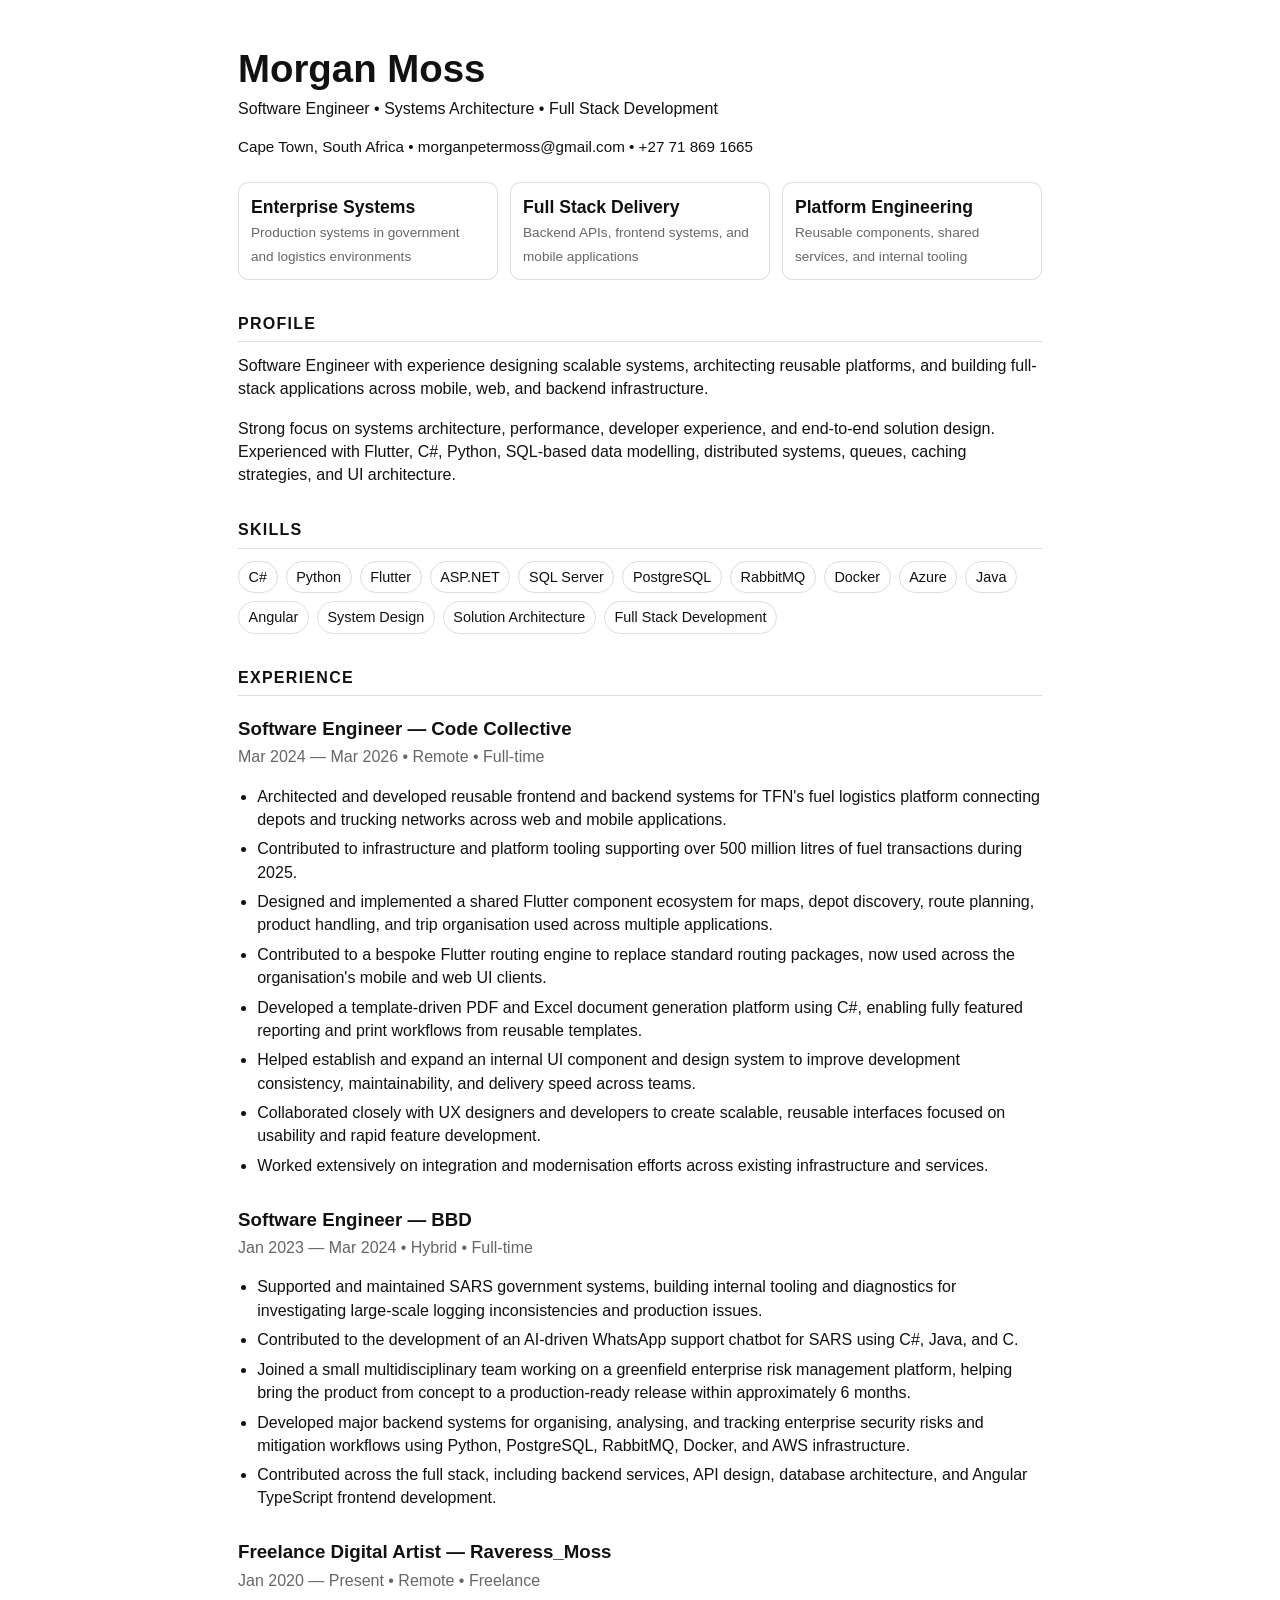
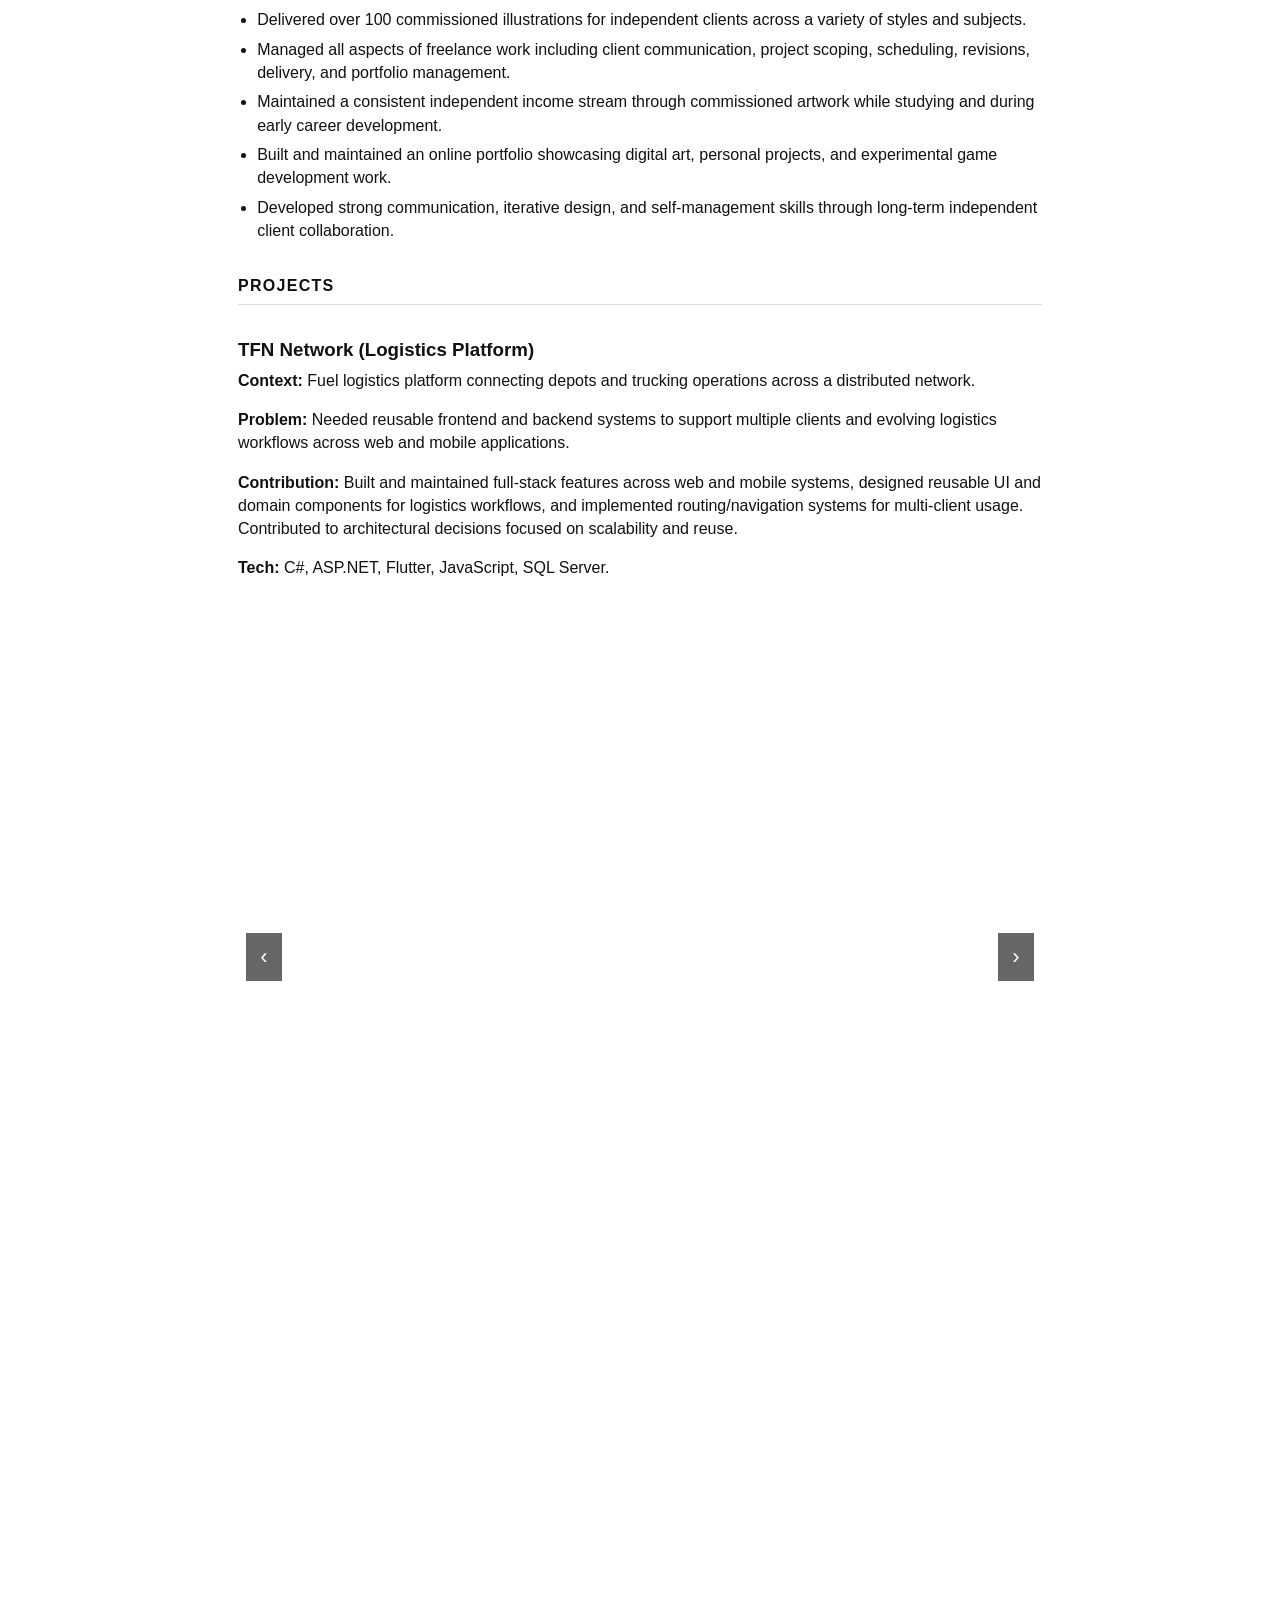
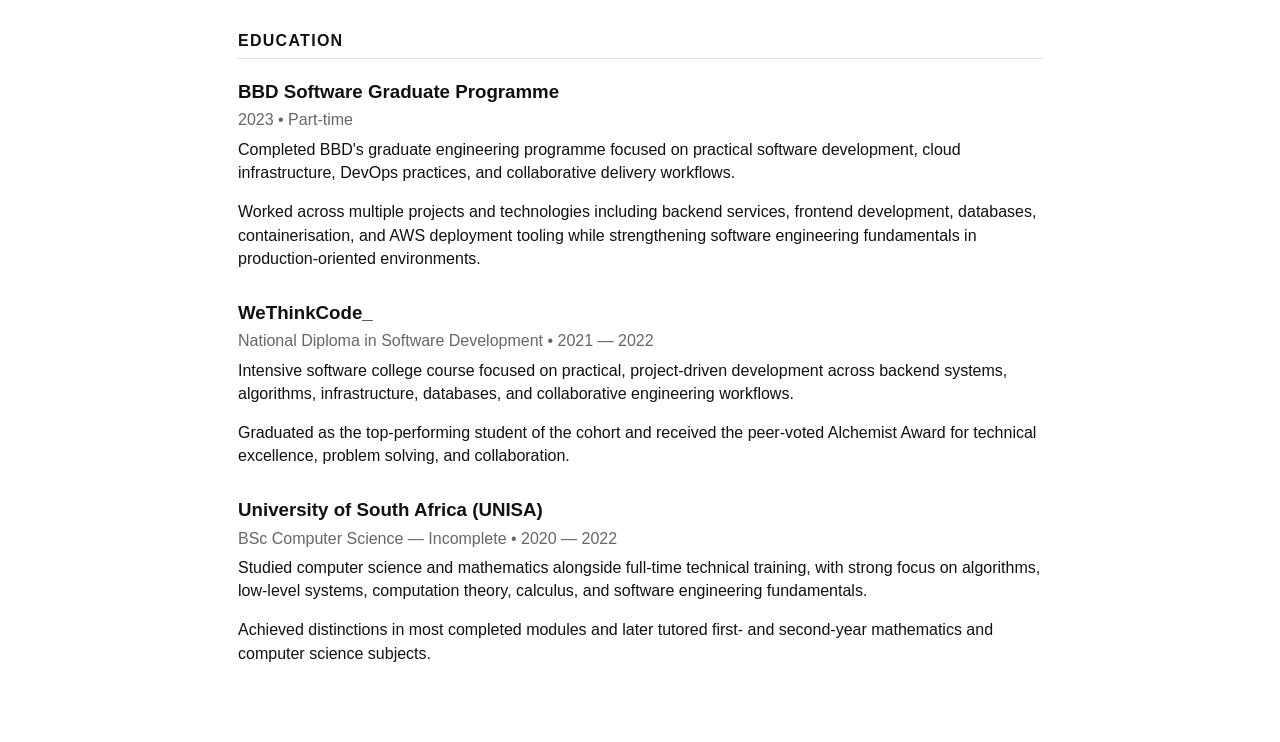
==== commit b80d11fb: "Fixed a small phrasing bit" ====
--- a/resume/index.html
+++ b/resume/index.html
@@ -476,7 +476,7 @@
                         transactions during 2025. </li>
                     <li> Designed and implemented a shared Flutter component ecosystem for maps, depot discovery, route
                         planning, product handling, and trip organisation used across multiple applications. </li>
-                    <li> Built a bespoke Flutter routing engine to replace standard routing packages, now used across
+                    <li> Contributed to a bespoke Flutter routing engine to replace standard routing packages, now used across
                         the organisation's mobile and web UI clients. </li>
                     <li> Developed a template-driven PDF and Excel document generation platform using C#, enabling fully
                         featured reporting and print workflows from reusable templates. </li>
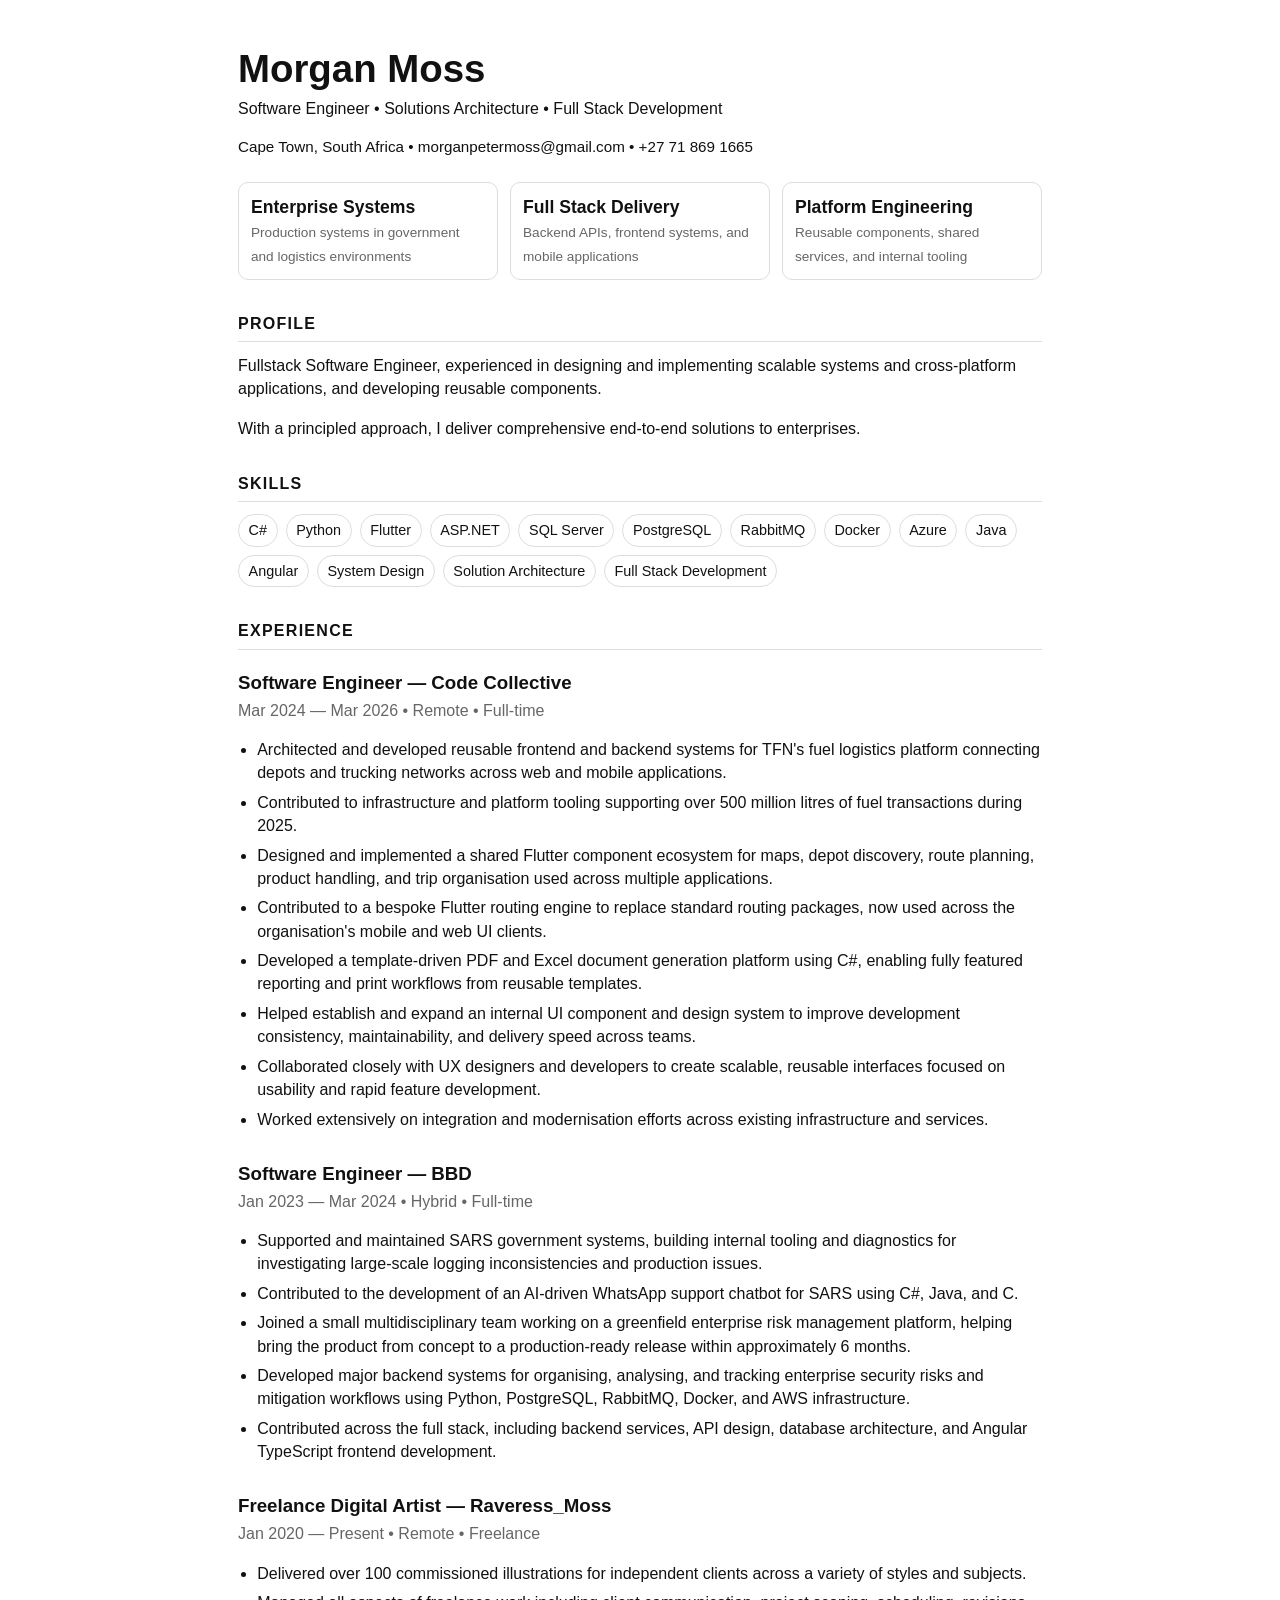
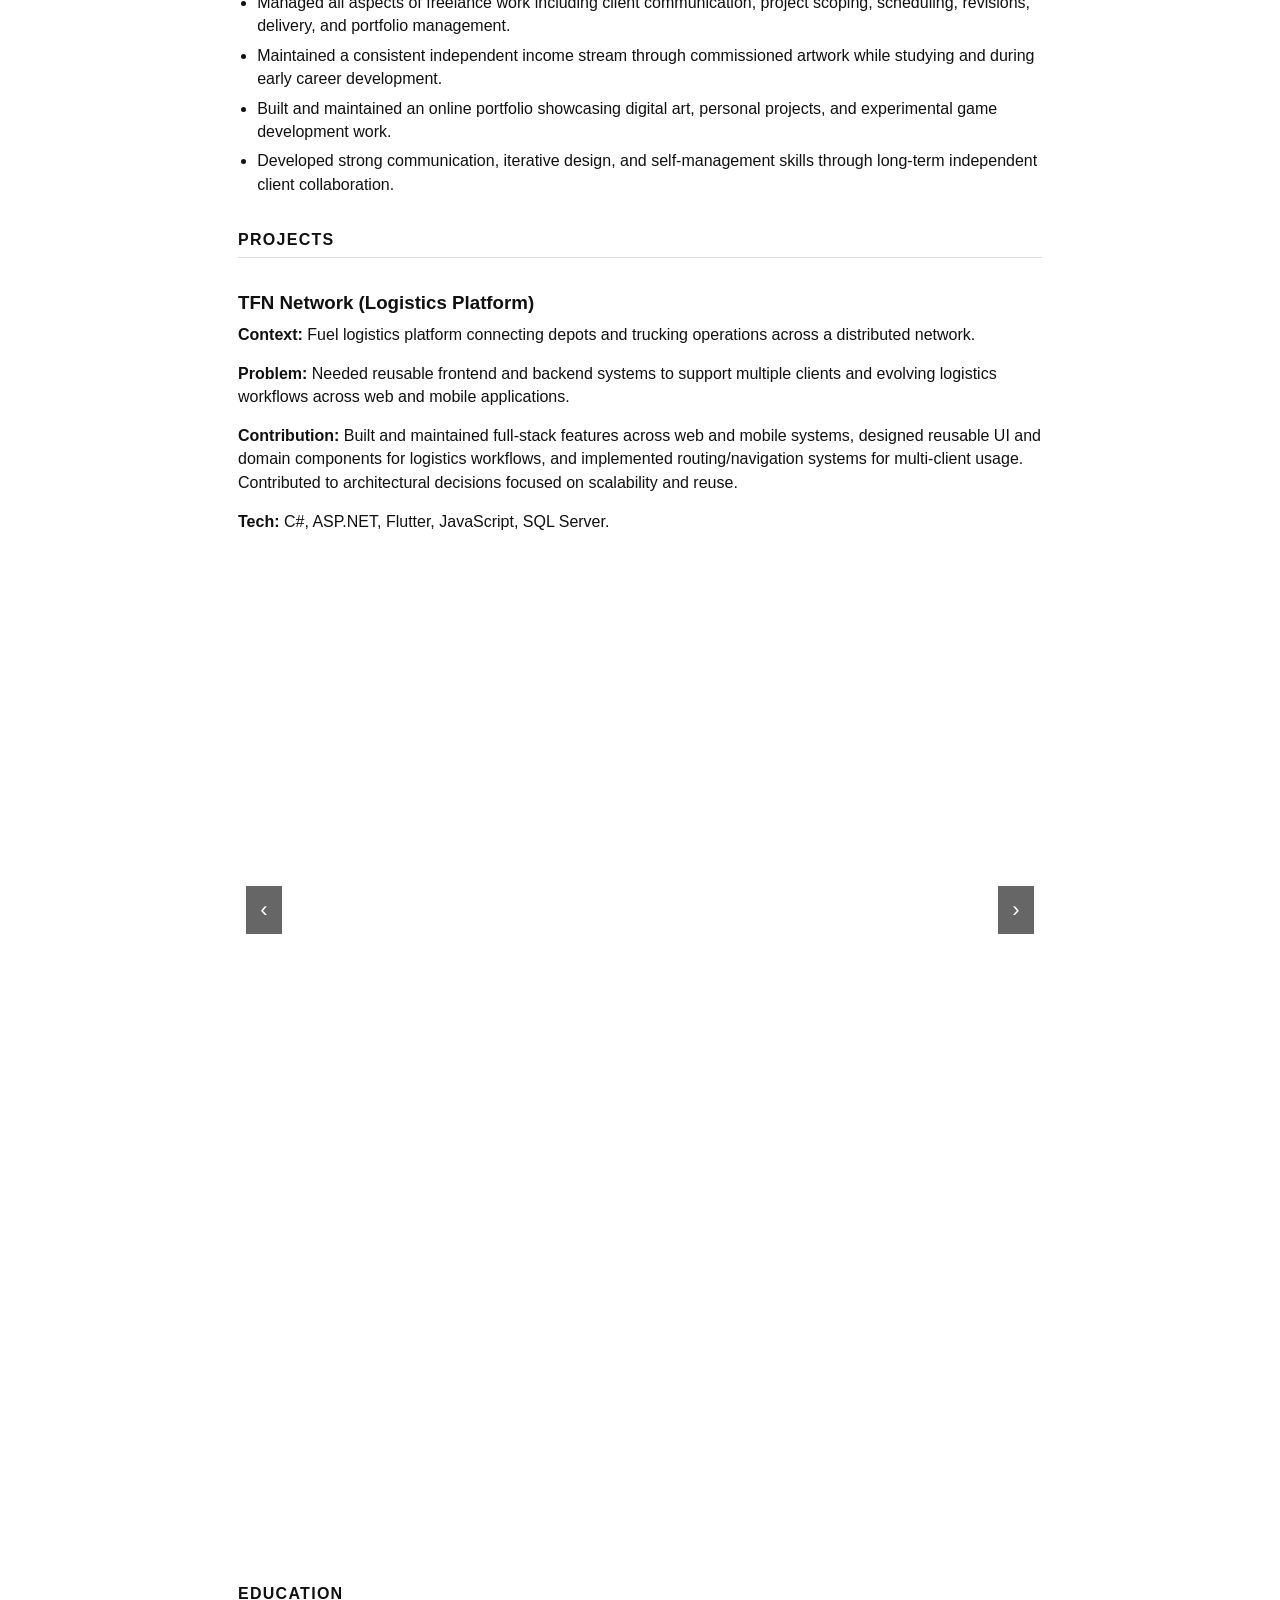
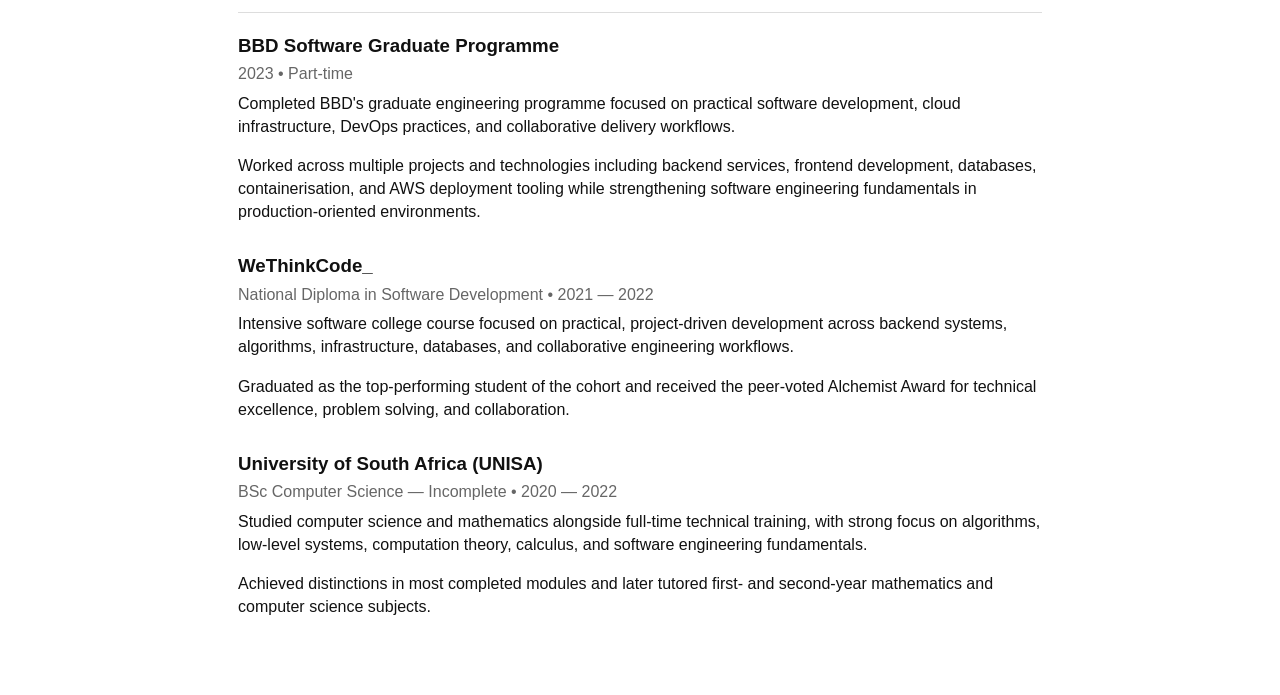
==== commit ca161275: "Wording edits" ====
--- a/resume/index.html
+++ b/resume/index.html
@@ -49,14 +49,12 @@
             position: relative;
         }
 
-        /* iframe slides */
         iframe {
             width: 100%;
             height: 100%;
             border: 0;
         }
 
-        /* image card slides */
         .card-link {
             display: block;
             width: 100%;
@@ -76,7 +74,6 @@
             filter: brightness(0.85);
         }
 
-        /* “Click to open” label */
         .click-label {
             position: absolute;
             top: 16px;
@@ -88,7 +85,6 @@
             z-index: 2;
         }
 
-        /* bottom title */
         .title {
             position: absolute;
             bottom: 16px;
@@ -173,8 +169,6 @@
             margin-bottom: 0.4rem;
         }
 
-        /* ---------------- SKILLS ---------------- */
-
         .skills {
             display: flex;
             flex-wrap: wrap;
@@ -193,14 +187,12 @@
             text-decoration: none;
         }
 
-        /* ---------------- GALLERY ---------------- */
         .gallery-wrapper {
             position: relative;
         }
 
         .gallery {
             overflow: hidden;
-            /* replace scroll bar behavior */
             display: flex;
         }
 
@@ -239,7 +231,6 @@
             flex-direction: column;
         }
 
-        /* text block */
         .slide-content {
             padding: 12px 16px;
             border-bottom: 1px solid var(--border);
@@ -258,7 +249,6 @@
             color: var(--muted);
         }
 
-        /* media fills remaining space */
         .slide-media,
         .card-link,
         iframe {
@@ -278,8 +268,6 @@
             display: block;
         }
 
-        /* ---------------- HEADER ---------------- */
-
         .header {
             margin-bottom: 1.5rem;
         }
@@ -288,8 +276,6 @@
             margin-top: 0.8rem;
             font-size: 0.95rem;
         }
-
-        /* ---------------- IMPACT STRIP ---------------- */
 
         .impact {
             display: grid;
@@ -314,7 +300,6 @@
             color: var(--muted);
         }
 
-        /* ---------------- PRINT ---------------- */
         @media print {
             body {
                 font-size: 10.5pt;
@@ -405,7 +390,7 @@
 
         <header class="header">
             <h1>Morgan Moss</h1>
-            <p>Software Engineer • Systems Architecture • Full Stack Development</p>
+            <p>Software Engineer • Solutions Architecture • Full Stack Development</p>
 
             <div class="contact">
                 Cape Town, South Africa • morganpetermoss@gmail.com • +27 71 869 1665
@@ -430,16 +415,11 @@
             <h2>Profile</h2>
 
             <p>
-                Software Engineer with experience designing scalable systems,
-                architecting reusable platforms, and building full-stack applications
-                across mobile, web, and backend infrastructure.
+                Fullstack Software Engineer, experienced in designing and implementing scalable systems and cross-platform applications, and developing reusable components. 
             </p>
 
             <p>
-                Strong focus on systems architecture, performance, developer
-                experience, and end-to-end solution design. Experienced with Flutter,
-                C#, Python, SQL-based data modelling, distributed systems, queues,
-                caching strategies, and UI architecture.
+                With a principled approach, I deliver comprehensive end-to-end solutions to enterprises. 
             </p>
         </section>
 
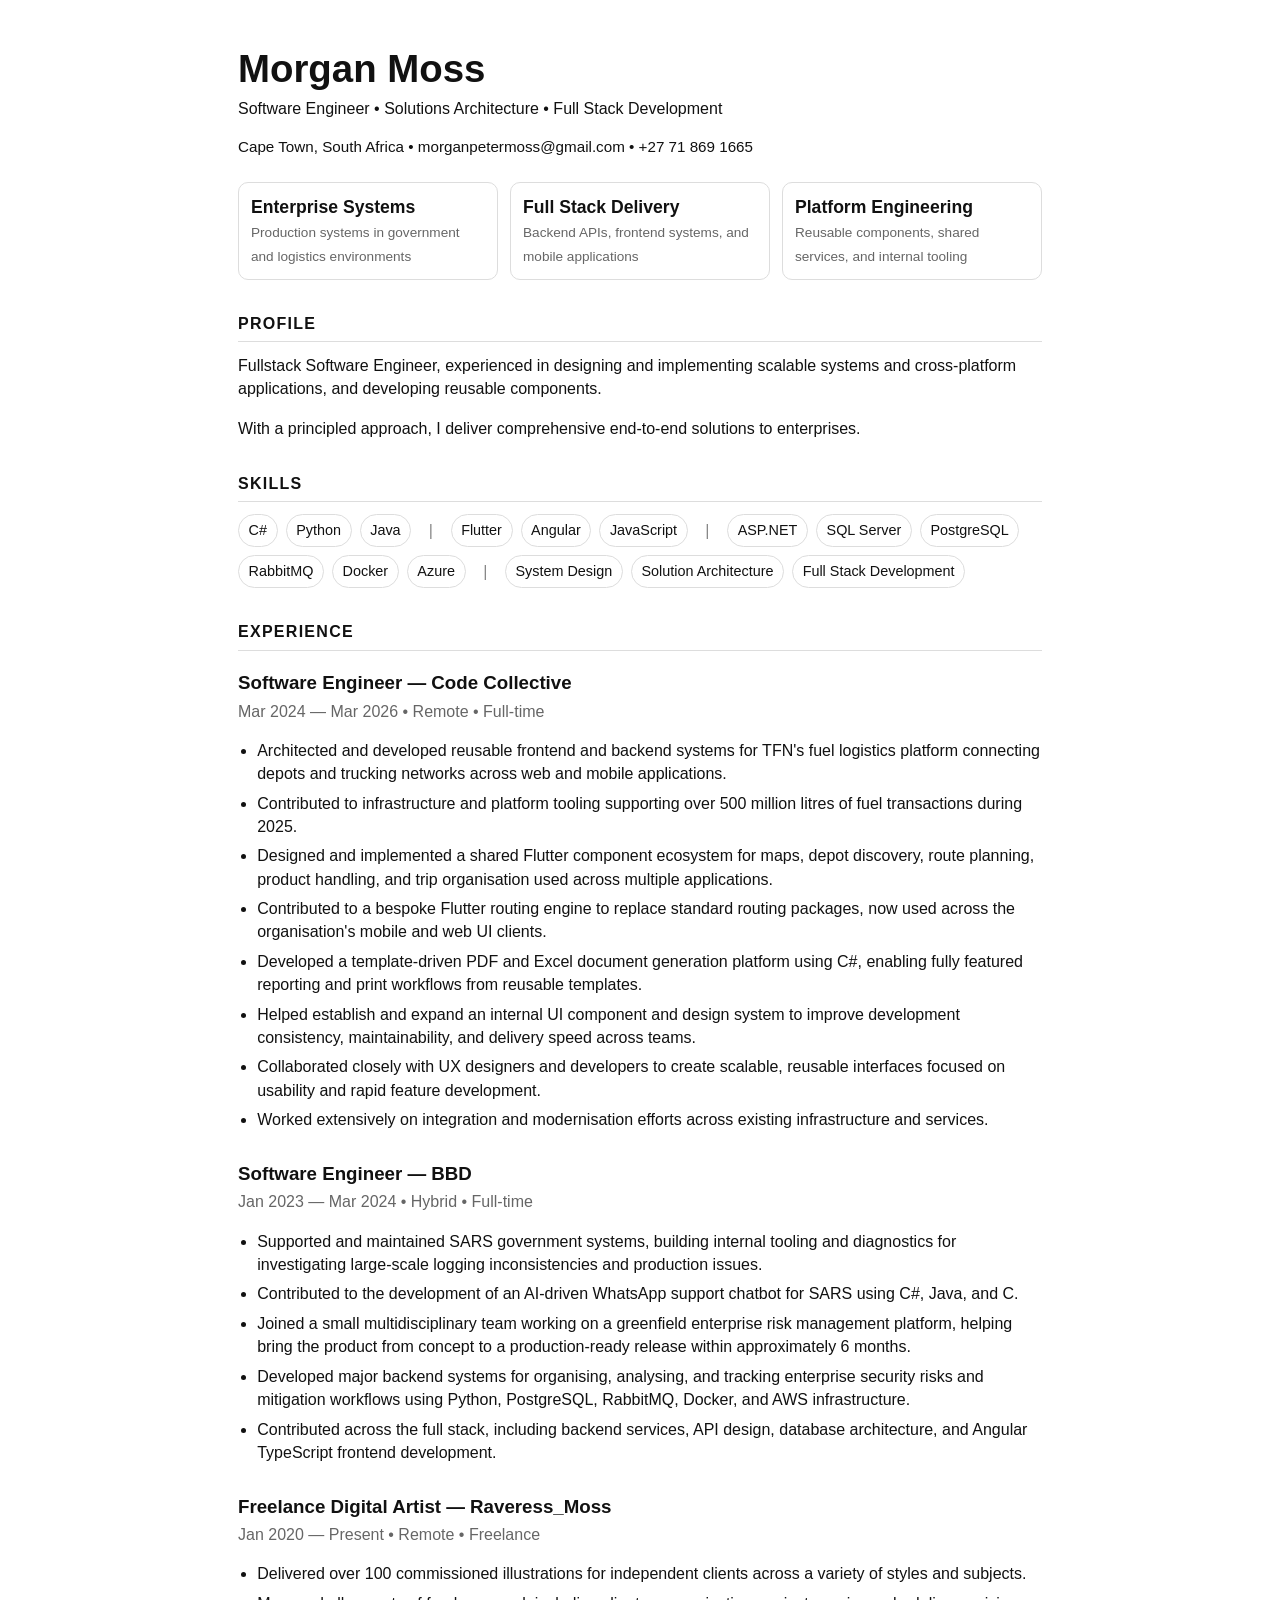
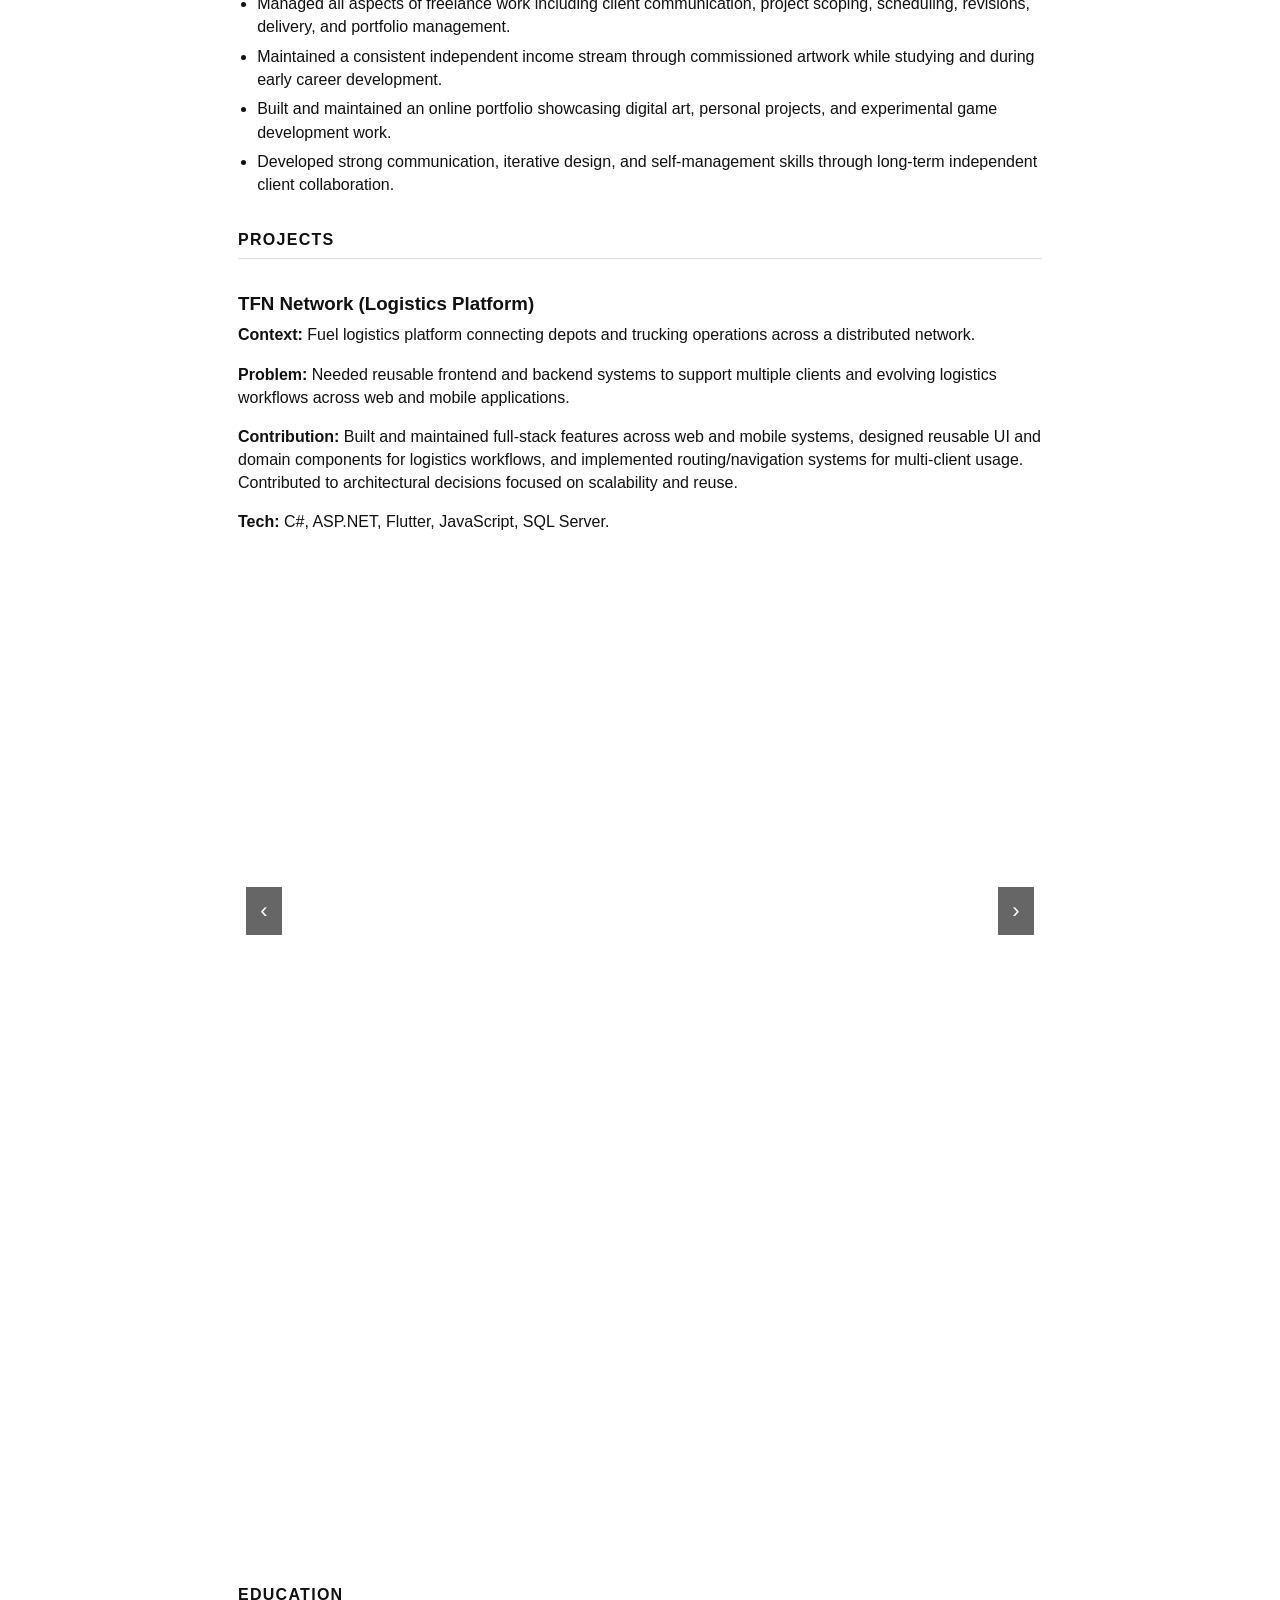
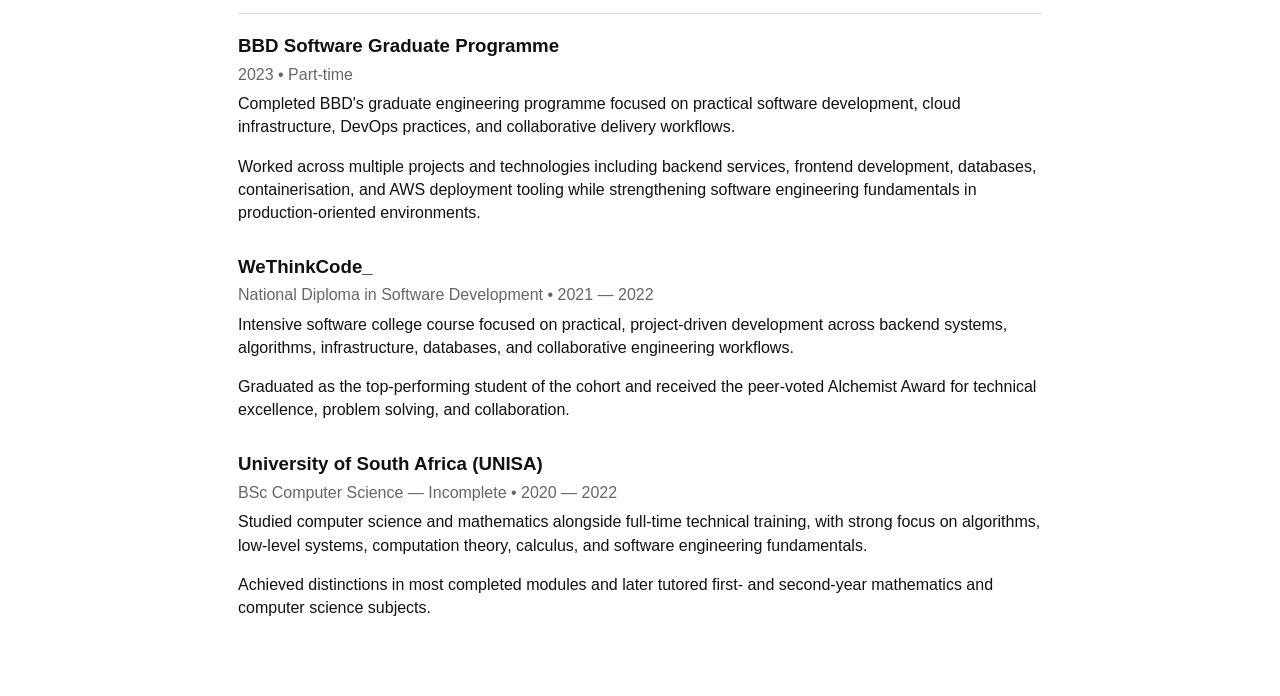
==== commit 4c11c7e4: "Nicer skills list" ====
--- a/resume/index.html
+++ b/resume/index.html
@@ -182,6 +182,11 @@
             font-size: 0.9rem;
         }
 
+        .tag-spacer {
+            padding: 0.3rem 0.6rem;
+            opacity: 0.5;
+        }
+
         a {
             color: inherit;
             text-decoration: none;
@@ -429,15 +434,22 @@
             <div class="skills">
                 <span class="tag">C#</span>
                 <span class="tag">Python</span>
+                <span class="tag">Java</span>
+                <span class="tag-spacer">|</span>
+
                 <span class="tag">Flutter</span>
+                <span class="tag">Angular</span>
+                <span class="tag">JavaScript</span>
+                <span class="tag-spacer">|</span>
+
                 <span class="tag">ASP.NET</span>
                 <span class="tag">SQL Server</span>
                 <span class="tag">PostgreSQL</span>
                 <span class="tag">RabbitMQ</span>
                 <span class="tag">Docker</span>
                 <span class="tag">Azure</span>
-                <span class="tag">Java</span>
-                <span class="tag">Angular</span>
+                <span class="tag-spacer">|</span>
+
                 <span class="tag">System Design</span>
                 <span class="tag">Solution Architecture</span>
                 <span class="tag">Full Stack Development</span>
